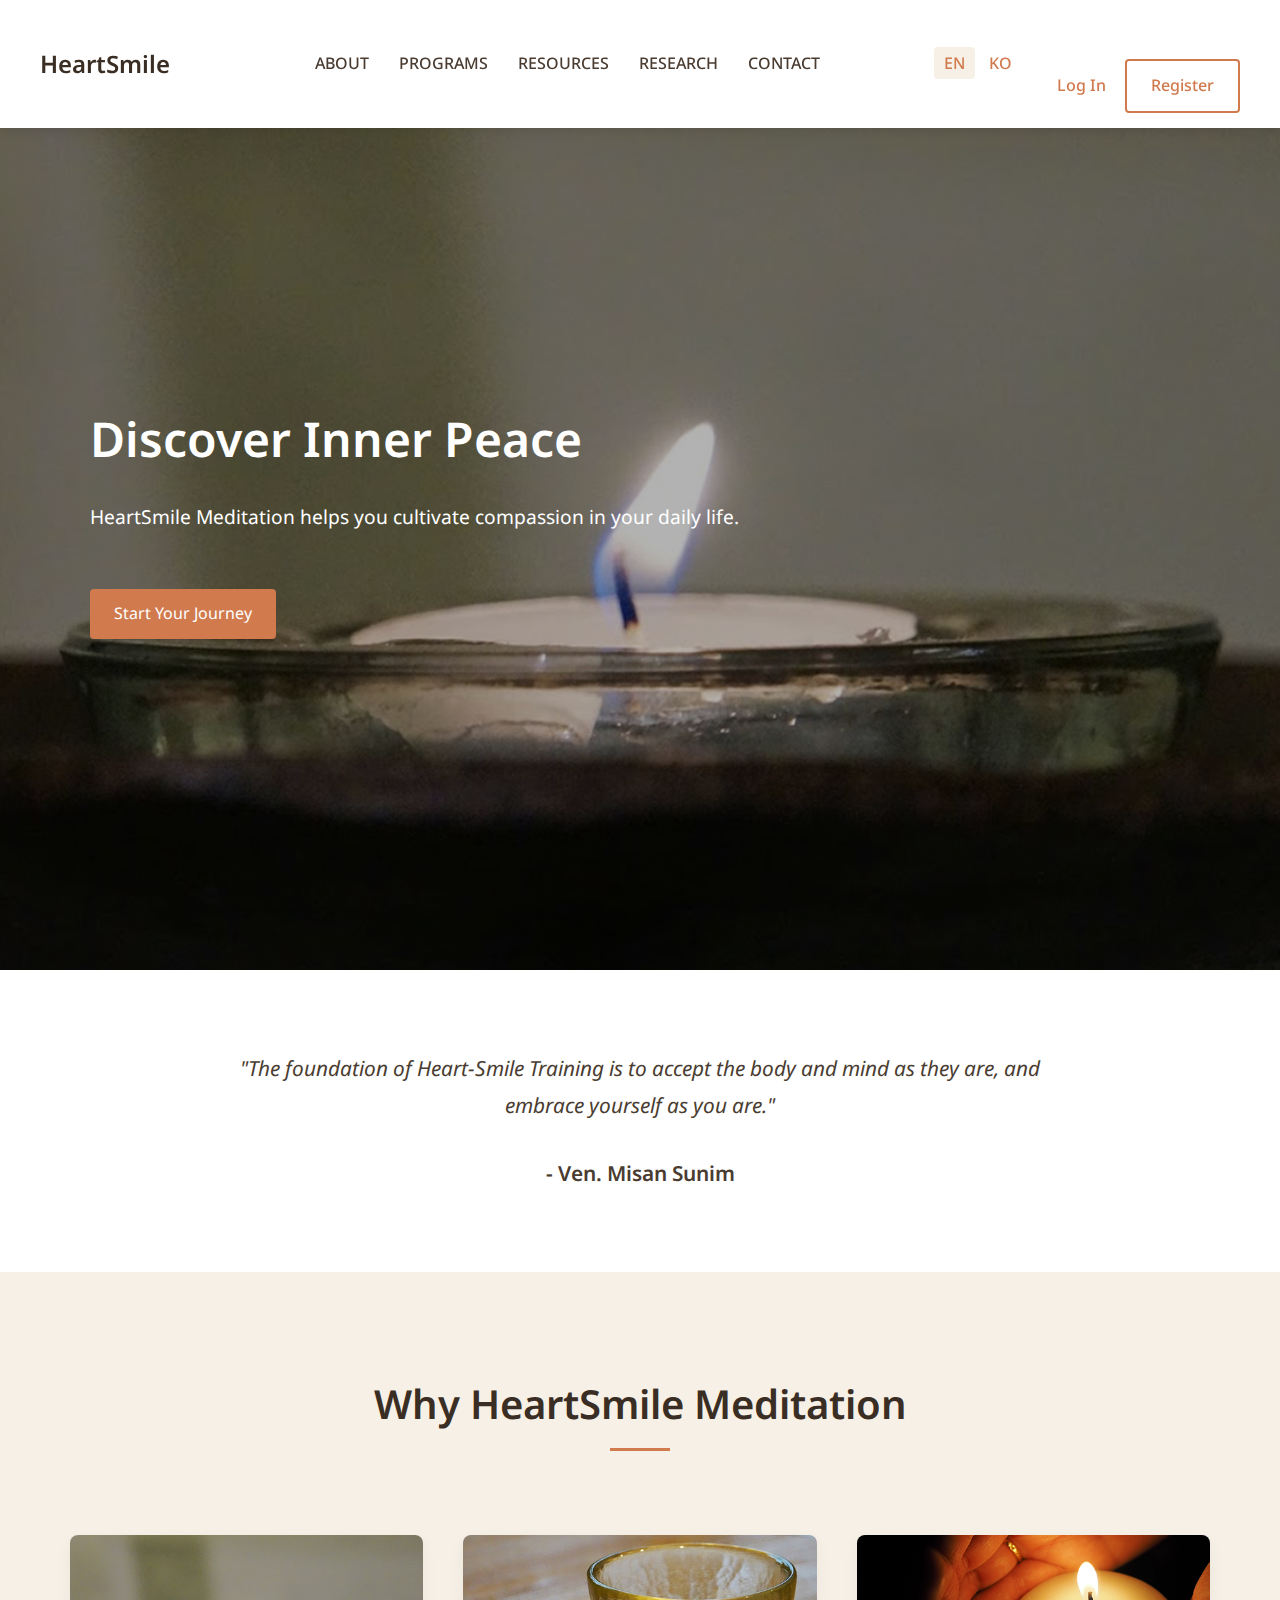
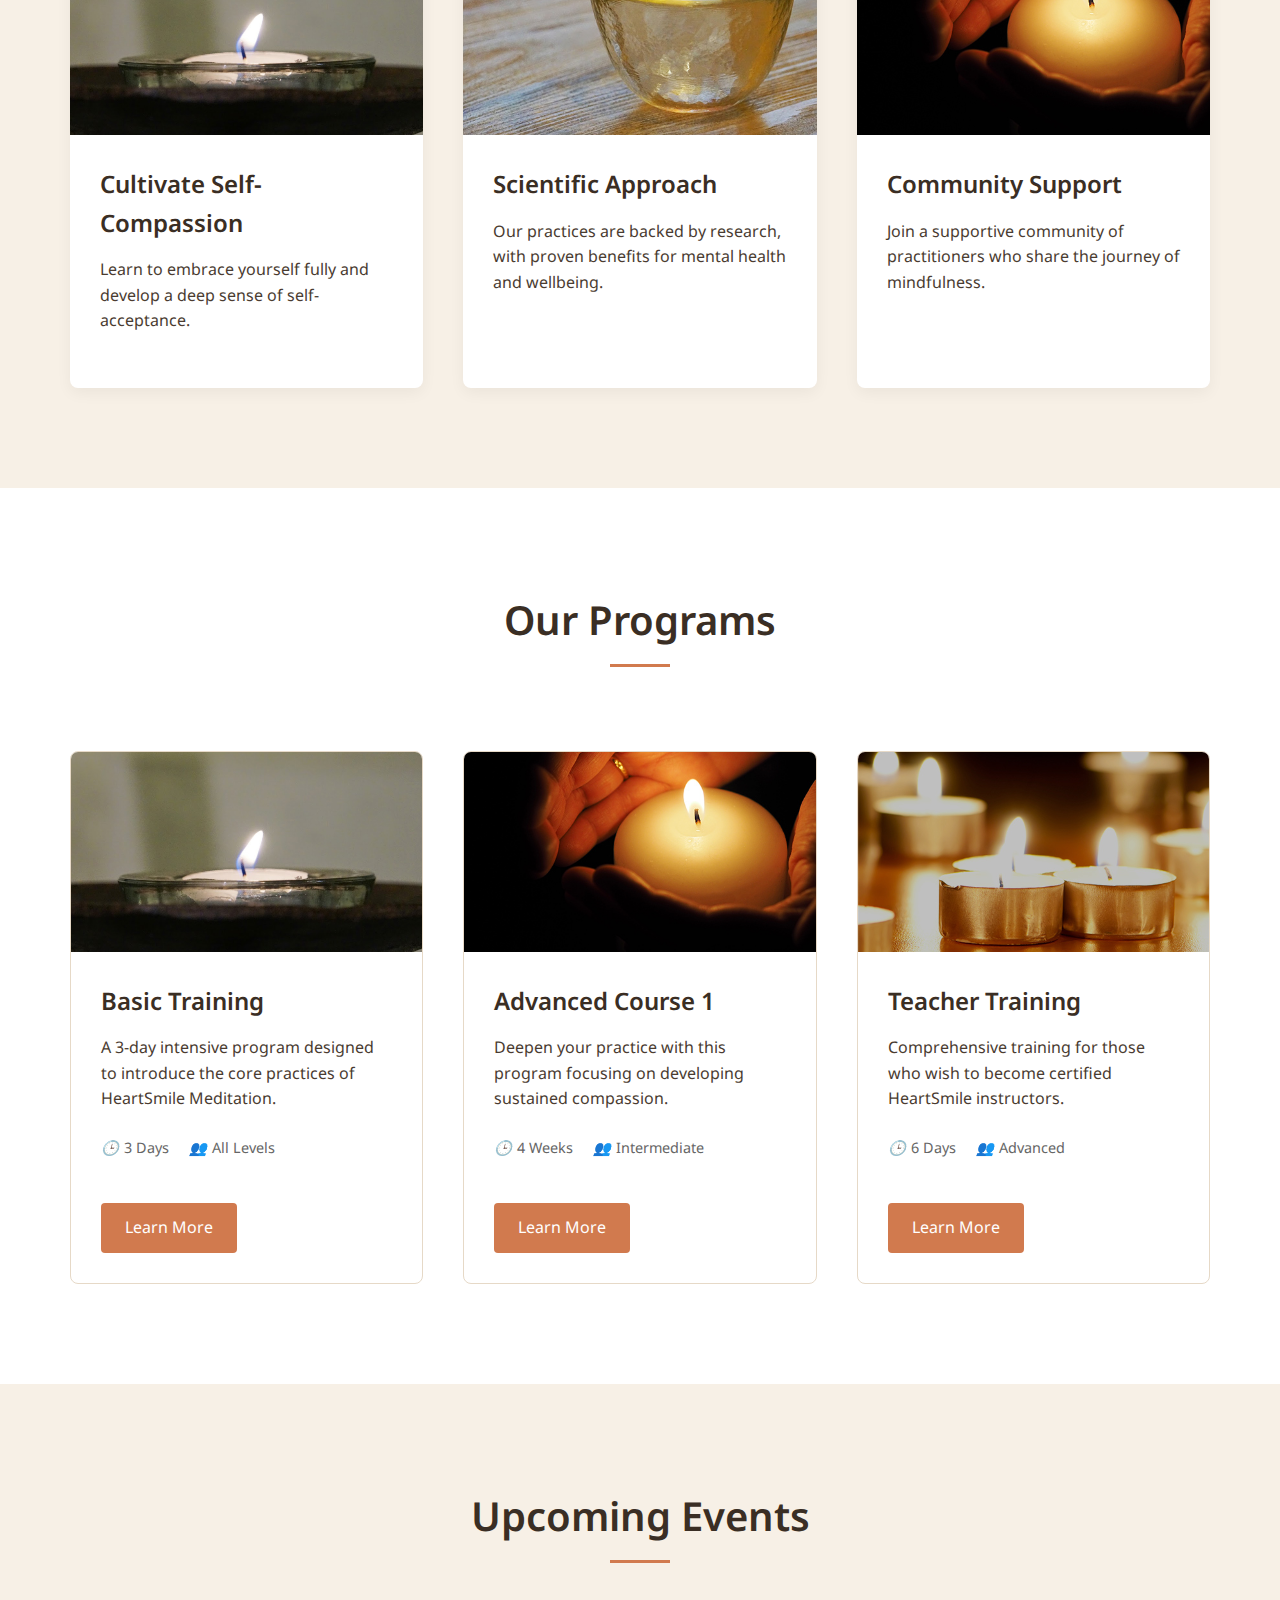
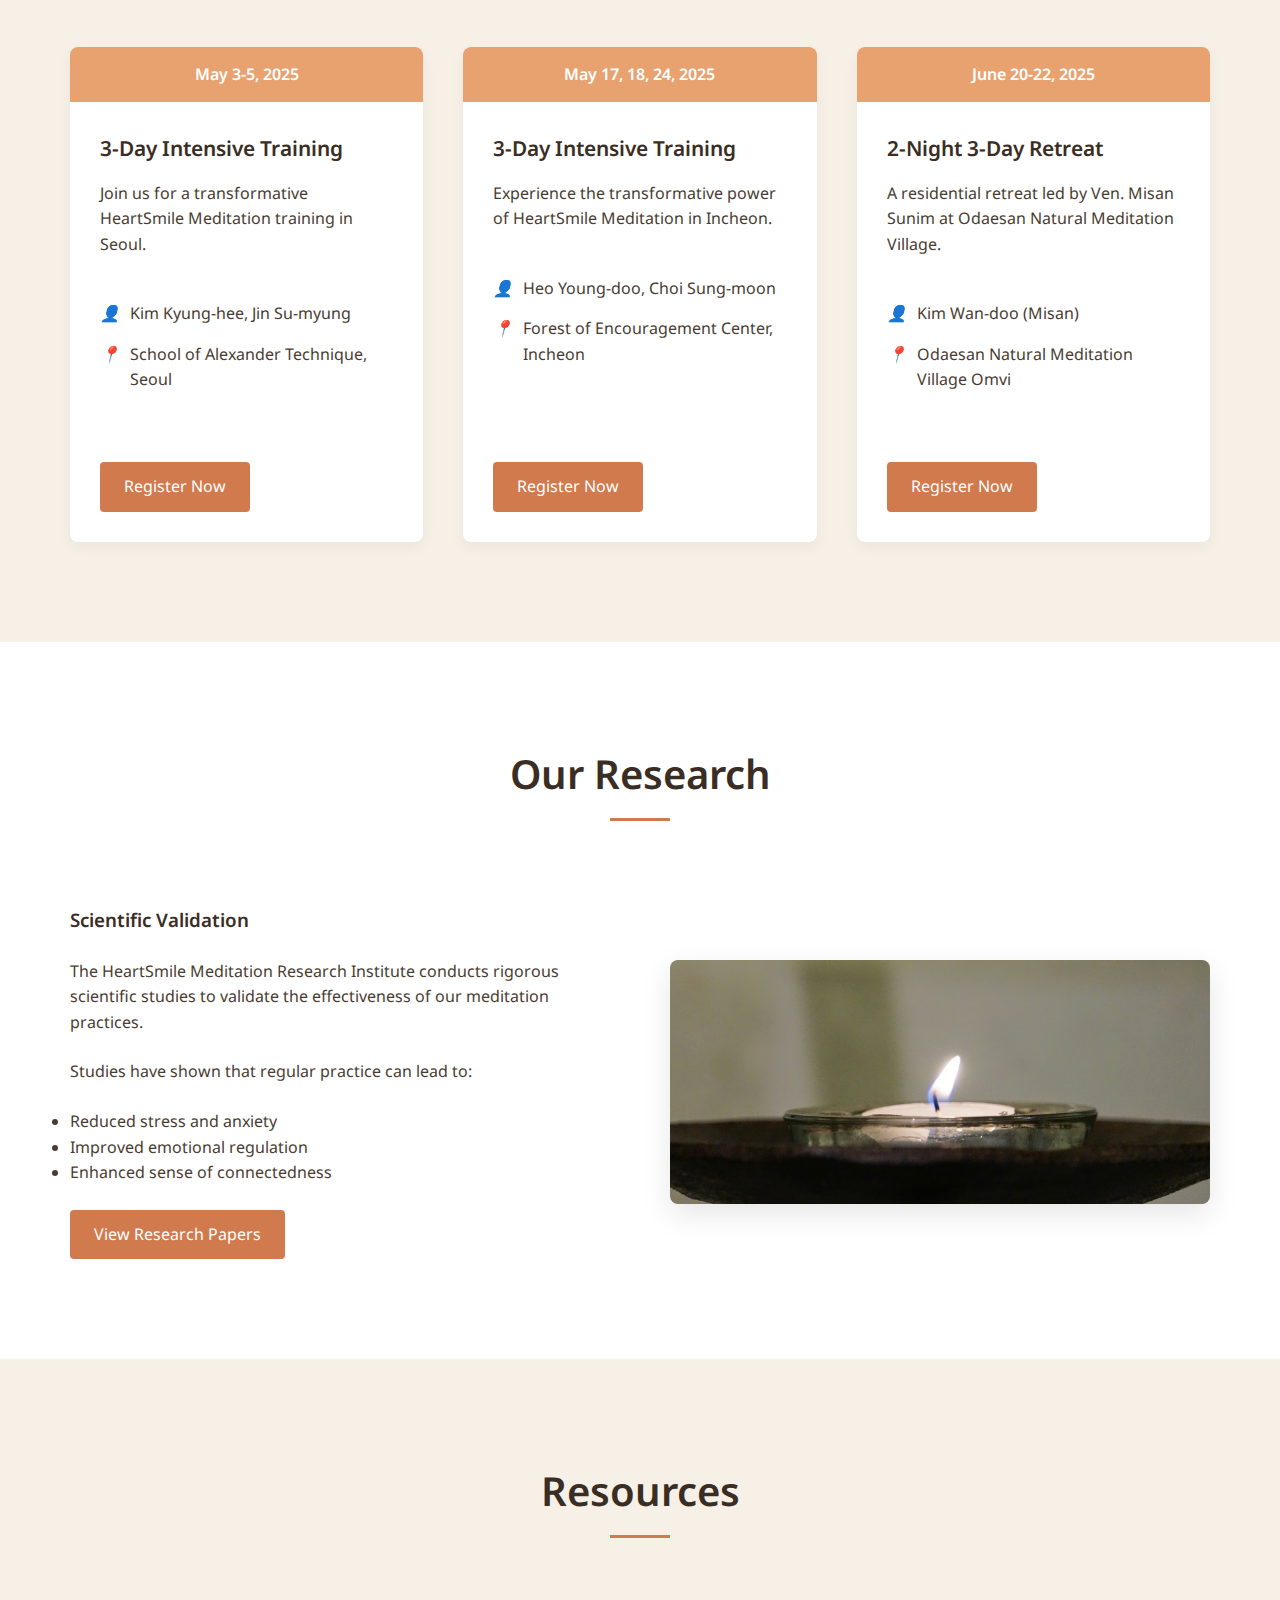
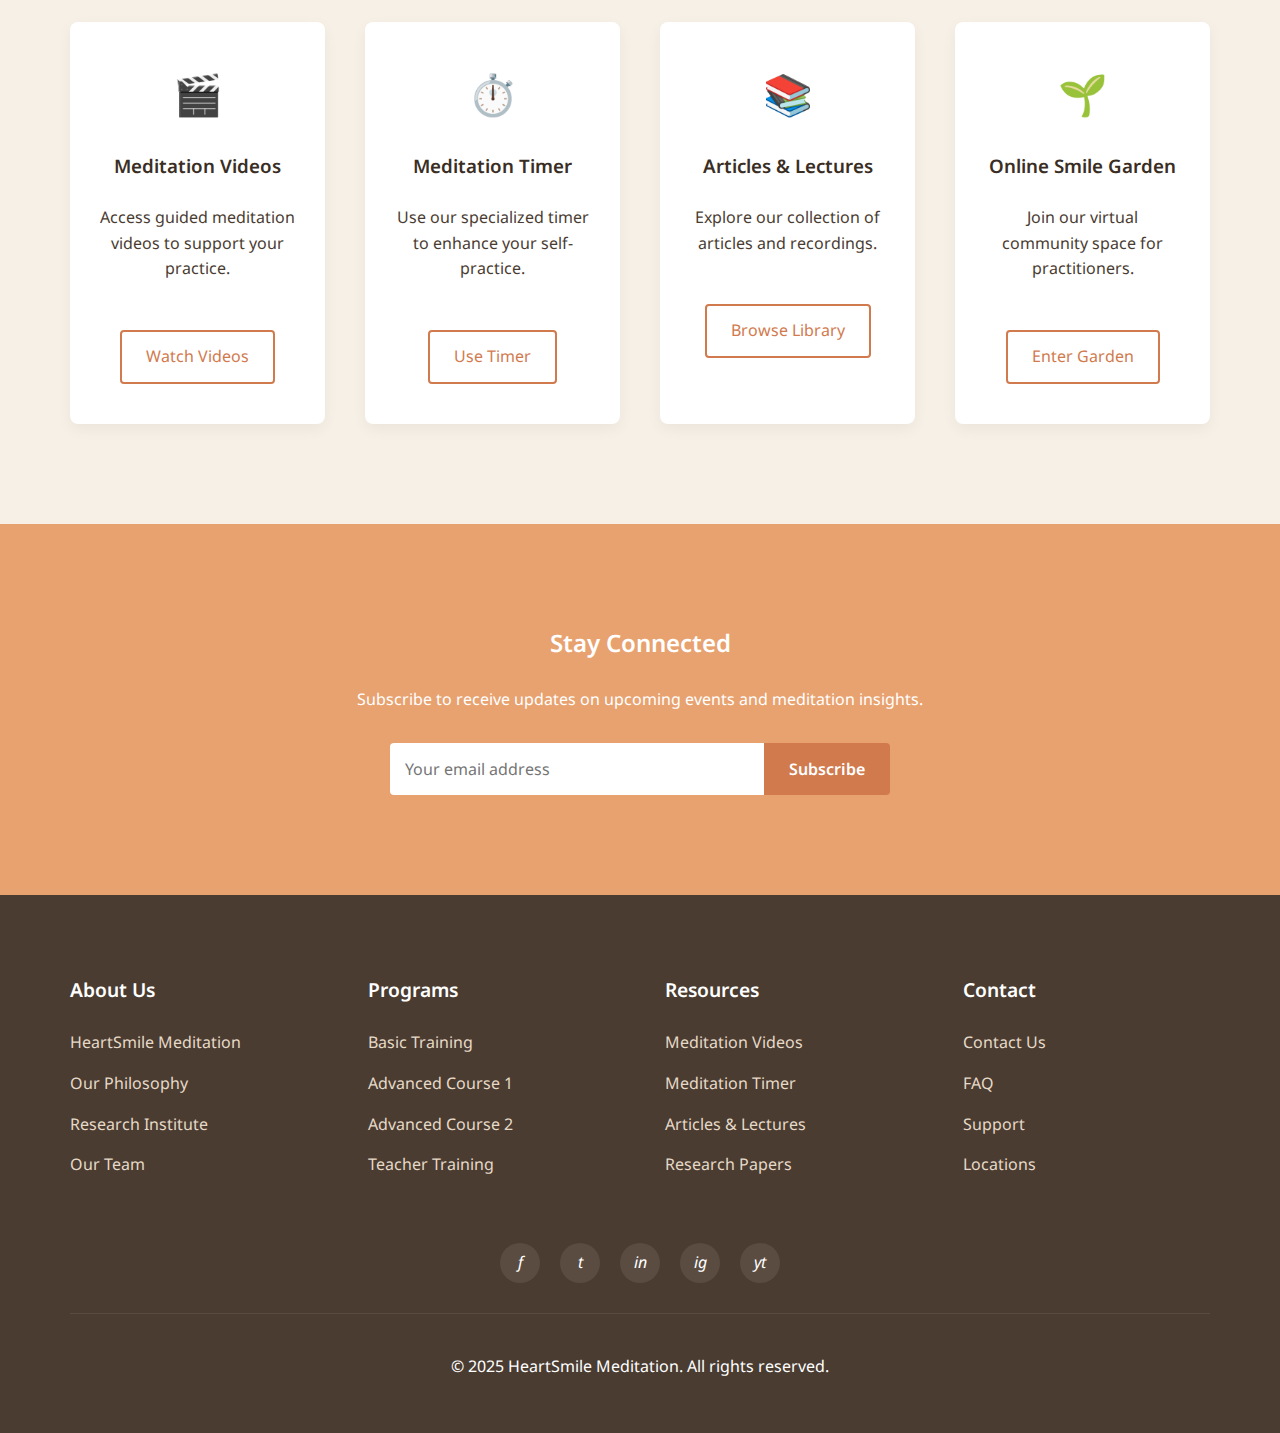
==== index.html @ 2a204573 "initial commit" ====
<!DOCTYPE html>
<html lang="en">
<head>
    <meta charset="UTF-8">
    <meta name="viewport" content="width=device-width, initial-scale=1.0">
    <title>HeartSmile Meditation</title>
    <link href="https://fonts.googleapis.com/css2?family=Noto+Sans:wght@400;500;600;700&family=Noto+Sans+KR:wght@400;500;600;700&display=swap" rel="stylesheet">
    <link rel="stylesheet" href="css/style.css">
</head>
<body>
    <!-- Header -->
    <header>
        <div class="container header-container">
            <div class="logo">
                <h1>HeartSmile</h1>
            </div>
            
            <nav class="nav-main">
                <ul>
                    <li><a href="pages/about/index.html">ABOUT</a></li>
                    <li><a href="pages/programs/index.html">PROGRAMS</a></li>
                    <li><a href="pages/resources/index.html">RESOURCES</a></li>
                    <li><a href="pages/research/index.html">RESEARCH</a></li>
                    <li><a href="pages/contact/index.html">CONTACT</a></li>
                </ul>
            </nav>
            
            <div class="header-right">
                <div class="lang-switch">
                    <a href="#" class="active" data-lang="en">EN</a>
                    <a href="#" data-lang="ko">KO</a>
                </div>
                
                <div class="auth-links">
                    <a href="pages/login.html">Log In</a>
                    <a href="pages/register.html" class="btn btn-outline">Register</a>
                </div>
            </div>
            
            <div class="mobile-menu-toggle">
                ☰
            </div>
        </div>
    </header>
    
    <!-- Mobile Menu -->
    <div class="mobile-menu">
        <div class="mobile-menu-inner">
            <ul>
                <li><a href="pages/about/index.html">ABOUT</a></li>
                <li><a href="pages/programs/index.html">PROGRAMS</a></li>
                <li><a href="pages/resources/index.html">RESOURCES</a></li>
                <li><a href="pages/research/index.html">RESEARCH</a></li>
                <li><a href="pages/contact/index.html">CONTACT</a></li>
            </ul>
            
            <div class="mobile-menu-lang">
                <a href="#" class="active" data-lang="en">English</a>
                <a href="#" data-lang="ko">한국어</a>
            </div>
            
            <div class="mobile-menu-auth">
                <a href="pages/login.html">Log In</a>
                <a href="pages/register.html" class="btn">Register</a>
            </div>
        </div>
    </div>
    
    <!-- Hero Section -->
    <section class="hero">
        <div class="container">
            <div class="hero-content">
                <h2>Discover Inner Peace</h2>
                <p>HeartSmile Meditation helps you cultivate compassion in your daily life.</p>
                <a href="pages/programs/index.html" class="btn">Start Your Journey</a>
            </div>
        </div>
    </section>
    
    <!-- Quote Section -->
    <section class="quote-section">
        <div class="container">
            <div class="quote">
                "The foundation of Heart-Smile Training is to accept the body and mind as they are, and embrace yourself as you are."
                <div class="quote-author">- Ven. Misan Sunim</div>
            </div>
        </div>
    </section>
    
    <!-- Features Section -->
    <section class="features">
        <div class="container">
            <div class="section-title">
                <h2>Why HeartSmile Meditation</h2>
            </div>
            
            <div class="features-grid">
                <div class="feature-card">
                    <div class="feature-img" style="background-image: url('images/meditation_group.jpeg');"></div>
                    <div class="feature-content">
                        <h3>Cultivate Self-Compassion</h3>
                        <p>Learn to embrace yourself fully and develop a deep sense of self-acceptance.</p>
                    </div>
                </div>
                
                <div class="feature-card">
                    <div class="feature-img" style="background-image: url('images/tea_bowl.jpeg');"></div>
                    <div class="feature-content">
                        <h3>Scientific Approach</h3>
                        <p>Our practices are backed by research, with proven benefits for mental health and wellbeing.</p>
                    </div>
                </div>
                
                <div class="feature-card">
                    <div class="feature-img" style="background-image: url('images/candle.jpeg');"></div>
                    <div class="feature-content">
                        <h3>Community Support</h3>
                        <p>Join a supportive community of practitioners who share the journey of mindfulness.</p>
                    </div>
                </div>
            </div>
        </div>
    </section>
    
    <!-- Programs Section -->
    <section class="programs">
        <div class="container">
            <div class="section-title">
                <h2>Our Programs</h2>
            </div>
            
            <div class="program-cards">
                <div class="program-card">
                    <div class="program-img" style="background-image: url('images/meditation_group.jpeg');"></div>
                    <div class="program-content">
                        <h3>Basic Training</h3>
                        <p>A 3-day intensive program designed to introduce the core practices of HeartSmile Meditation.</p>
                        <div class="program-meta">
                            <div><i>🕒</i> 3 Days</div>
                            <div><i>👥</i> All Levels</div>
                        </div>
                        <a href="pages/programs/basic-training.html" class="btn">Learn More</a>
                    </div>
                </div>
                
                <div class="program-card">
                    <div class="program-img" style="background-image: url('images/candle.jpeg');"></div>
                    <div class="program-content">
                        <h3>Advanced Course 1</h3>
                        <p>Deepen your practice with this program focusing on developing sustained compassion.</p>
                        <div class="program-meta">
                            <div><i>🕒</i> 4 Weeks</div>
                            <div><i>👥</i> Intermediate</div>
                        </div>
                        <a href="pages/programs/advanced-course-1.html" class="btn">Learn More</a>
                    </div>
                </div>
                
                <div class="program-card">
                    <div class="program-img" style="background-image: url('images/candles_multiple.jpeg');"></div>
                    <div class="program-content">
                        <h3>Teacher Training</h3>
                        <p>Comprehensive training for those who wish to become certified HeartSmile instructors.</p>
                        <div class="program-meta">
                            <div><i>🕒</i> 6 Days</div>
                            <div><i>👥</i> Advanced</div>
                        </div>
                        <a href="pages/programs/teacher-training.html" class="btn">Learn More</a>
                    </div>
                </div>
            </div>
        </div>
    </section>
    
    <!-- Upcoming Events Section -->
    <section class="events">
        <div class="container">
            <div class="section-title">
                <h2>Upcoming Events</h2>
            </div>
            
            <div class="event-list">
                <div class="event-card">
                    <div class="event-date">
                        May 3-5, 2025
                    </div>
                    <div class="event-content">
                        <h3>3-Day Intensive Training</h3>
                        <p>Join us for a transformative HeartSmile Meditation training in Seoul.</p>
                        <div class="event-details">
                            <div class="event-detail">
                                <i>👤</i>
                                <span>Kim Kyung-hee, Jin Su-myung</span>
                            </div>
                            <div class="event-detail">
                                <i>📍</i>
                                <span>School of Alexander Technique, Seoul</span>
                            </div>
                        </div>
                        <div class="event-actions">
                            <a href="pages/programs/register-event.html?event=seoul-may-2025" class="btn">Register Now</a>
                        </div>
                    </div>
                </div>
                
                <div class="event-card">
                    <div class="event-date">
                        May 17, 18, 24, 2025
                    </div>
                    <div class="event-content">
                        <h3>3-Day Intensive Training</h3>
                        <p>Experience the transformative power of HeartSmile Meditation in Incheon.</p>
                        <div class="event-details">
                            <div class="event-detail">
                                <i>👤</i>
                                <span>Heo Young-doo, Choi Sung-moon</span>
                            </div>
                            <div class="event-detail">
                                <i>📍</i>
                                <span>Forest of Encouragement Center, Incheon</span>
                            </div>
                        </div>
                        <div class="event-actions">
                            <a href="pages/programs/register-event.html?event=incheon-may-2025" class="btn">Register Now</a>
                        </div>
                    </div>
                </div>
                
                <div class="event-card">
                    <div class="event-date">
                        June 20-22, 2025
                    </div>
                    <div class="event-content">
                        <h3>2-Night 3-Day Retreat</h3>
                        <p>A residential retreat led by Ven. Misan Sunim at Odaesan Natural Meditation Village.</p>
                        <div class="event-details">
                            <div class="event-detail">
                                <i>👤</i>
                                <span>Kim Wan-doo (Misan)</span>
                            </div>
                            <div class="event-detail">
                                <i>📍</i>
                                <span>Odaesan Natural Meditation Village Omvi</span>
                            </div>
                        </div>
                        <div class="event-actions">
                            <a href="pages/programs/register-event.html?event=odaesan-june-2025" class="btn">Register Now</a>
                        </div>
                    </div>
                </div>
            </div>
        </div>
    </section>
    
    <!-- Research Section -->
    <section class="research">
        <div class="container">
            <div class="section-title">
                <h2>Our Research</h2>
            </div>
            
            <div class="research-content">
                <div class="research-text">
                    <h3>Scientific Validation</h3>
                    <p>The HeartSmile Meditation Research Institute conducts rigorous scientific studies to validate the effectiveness of our meditation practices.</p>
                    <p>Studies have shown that regular practice can lead to:</p>
                    <ul>
                        <li>Reduced stress and anxiety</li>
                        <li>Improved emotional regulation</li>
                        <li>Enhanced sense of connectedness</li>
                    </ul>
                    <a href="pages/research/papers.html" class="btn">View Research Papers</a>
                </div>
                
                <div class="research-image">
                    <img src="images/meditation_group.jpeg" alt="HeartSmile Meditation Research">
                </div>
            </div>
        </div>
    </section>
    
    <!-- Resources Section -->
    <section class="resources">
        <div class="container">
            <div class="section-title">
                <h2>Resources</h2>
            </div>
            
            <div class="resources-grid">
                <div class="resource-card">
                    <div class="resource-icon">🎬</div>
                    <h3>Meditation Videos</h3>
                    <p>Access guided meditation videos to support your practice.</p>
                    <a href="pages/resources/videos.html" class="btn btn-outline">Watch Videos</a>
                </div>
                
                <div class="resource-card">
                    <div class="resource-icon">⏱️</div>
                    <h3>Meditation Timer</h3>
                    <p>Use our specialized timer to enhance your self-practice.</p>
                    <a href="pages/resources/timer.html" class="btn btn-outline">Use Timer</a>
                </div>
                
                <div class="resource-card">
                    <div class="resource-icon">📚</div>
                    <h3>Articles & Lectures</h3>
                    <p>Explore our collection of articles and recordings.</p>
                    <a href="pages/resources/articles.html" class="btn btn-outline">Browse Library</a>
                </div>
                
                <div class="resource-card">
                    <div class="resource-icon">🌱</div>
                    <h3>Online Smile Garden</h3>
                    <p>Join our virtual community space for practitioners.</p>
                    <a href="pages/resources/community.html" class="btn btn-outline">Enter Garden</a>
                </div>
            </div>
        </div>
    </section>
    
    <!-- Newsletter Section -->
    <section class="newsletter">
        <div class="container">
            <h2>Stay Connected</h2>
            <p>Subscribe to receive updates on upcoming events and meditation insights.</p>
            <form class="newsletter-form" action="pages/subscribe.html" method="post">
                <input type="email" name="email" placeholder="Your email address" required>
                <button type="submit">Subscribe</button>
            </form>
        </div>
    </section>
    
    <!-- Footer -->
    <footer>
        <div class="container">
            <div class="footer-content">
                <div class="footer-column">
                    <h3>About Us</h3>
                    <ul>
                        <li><a href="pages/about/index.html">HeartSmile Meditation</a></li>
                        <li><a href="pages/about/philosophy.html">Our Philosophy</a></li>
                        <li><a href="pages/about/research-institute.html">Research Institute</a></li>
                        <li><a href="pages/about/team.html">Our Team</a></li>
                    </ul>
                </div>
                
                <div class="footer-column">
                    <h3>Programs</h3>
                    <ul>
                        <li><a href="pages/programs/basic-training.html">Basic Training</a></li>
                        <li><a href="pages/programs/advanced-course-1.html">Advanced Course 1</a></li>
                        <li><a href="pages/programs/advanced-course-2.html">Advanced Course 2</a></li>
                        <li><a href="pages/programs/teacher-training.html">Teacher Training</a></li>
                    </ul>
                </div>
                
                <div class="footer-column">
                    <h3>Resources</h3>
                    <ul>
                        <li><a href="pages/resources/videos.html">Meditation Videos</a></li>
                        <li><a href="pages/resources/timer.html">Meditation Timer</a></li>
                        <li><a href="pages/resources/articles.html">Articles & Lectures</a></li>
                        <li><a href="pages/research/papers.html">Research Papers</a></li>
                    </ul>
                </div>
                
                <div class="footer-column">
                    <h3>Contact</h3>
                    <ul>
                        <li><a href="pages/contact/index.html">Contact Us</a></li>
                        <li><a href="pages/contact/faq.html">FAQ</a></li>
                        <li><a href="pages/contact/support.html">Support</a></li>
                        <li><a href="pages/contact/locations.html">Locations</a></li>
                    </ul>
                </div>
            </div>
            
            <div class="social-links">
                <a href="#"><i>f</i></a>
                <a href="#"><i>t</i></a>
                <a href="#"><i>in</i></a>
                <a href="#"><i>ig</i></a>
                <a href="#"><i>yt</i></a>
            </div>
            
            <div class="footer-bottom">
                <p>&copy; 2025 HeartSmile Meditation. All rights reserved.</p>
            </div>
        </div>
    </footer>
    
    <script src="js/main.js"></script>
</body>
</html>
---- css/style.css ----
/* Global Styles */
:root {
    --primary-color: #e8a26f; /* Warmer gold/orange */
    --secondary-color: #fff5e6; /* Warmer cream background */
    --accent-color: #d17a4e; /* Warm terracotta accent */
    --text-color: #4a3c31; /* Warmer brown for text */
    --heading-color: #3a2e24; /* Darker warm brown for headings */
    --light-gray: #f7f0e6; /* Warmer light gray for sections */
    --medium-gray: #e6d9c7; /* Warmer medium gray for borders */
    --white: #ffffff; /* Pure white */
}

* {
    margin: 0;
    padding: 0;
    box-sizing: border-box;
    font-family: 'Noto Sans', 'Noto Sans KR', sans-serif;
}

body {
    background-color: var(--secondary-color);
    color: var(--text-color);
    line-height: 1.6;
}

h1, h2, h3, h4, h5, h6 {
    color: var(--heading-color);
    font-weight: 600;
    margin-bottom: 1.5rem;
}

p {
    margin-bottom: 1.5rem;
}

a {
    color: var(--accent-color);
    text-decoration: none;
    transition: color 0.3s ease;
}

a:hover {
    color: #b05e38; /* Darker shade of accent color */
}

.container {
    width: 100%;
    max-width: 1200px;
    margin: 0 auto;
    padding: 0 30px;
}

.btn {
    display: inline-block;
    padding: 12px 24px;
    background-color: var(--accent-color);
    color: var(--white);
    border: none;
    border-radius: 4px;
    cursor: pointer;
    transition: background-color 0.3s ease;
    margin-top: 1.5rem;
}

.btn:hover {
    background-color: #b05e38; /* Darker shade of accent color */
}

.btn-outline {
    background-color: transparent;
    border: 2px solid var(--accent-color);
    color: var(--accent-color);
}

.btn-outline:hover {
    background-color: var(--accent-color);
    color: var(--white);
}

/* Header Styles */
header {
    background-color: var(--white);
    box-shadow: 0 2px 10px rgba(0, 0, 0, 0.1);
    position: fixed;
    width: 100%;
    top: 0;
    z-index: 1000;
}

.header-container {
    display: flex;
    justify-content: space-between;
    align-items: center;
    padding: 15px 0;
}

.logo {
    display: flex;
    align-items: center;
}

.logo img {
    height: 40px;
    margin-right: 10px;
}

.logo h1 {
    font-size: 1.5rem;
    margin-bottom: 0;
}

.nav-main {
    display: flex;
}

.nav-main ul {
    display: flex;
    list-style: none;
}

.nav-main li {
    margin-left: 30px;
    position: relative;
}

.nav-main a {
    color: var(--text-color);
    font-weight: 500;
    padding: 5px 0;
    position: relative;
}

.nav-main a:after {
    content: '';
    position: absolute;
    width: 0;
    height: 2px;
    bottom: 0;
    left: 0;
    background-color: var(--accent-color);
    transition: width 0.3s ease;
}

.nav-main a:hover:after, .nav-main a.active:after {
    width: 100%;
}

.header-right {
    display: flex;
    align-items: center;
}

.lang-switch {
    margin-right: 20px;
}

.lang-switch a {
    padding: 5px 10px;
    border-radius: 4px;
    font-weight: 500;
}

.lang-switch a.active {
    background-color: var(--light-gray);
}

.auth-links a {
    margin-left: 15px;
    font-weight: 500;
}

.mobile-menu-toggle {
    display: none;
    font-size: 1.5rem;
    cursor: pointer;
}

/* Hero Section */
.hero {
    height: 100vh;
    background-image: linear-gradient(rgba(0, 0, 0, 0.3), rgba(0, 0, 0, 0.3)), url('../images/meditation_group.jpeg');
    background-size: cover;
    background-position: center;
    display: flex;
    align-items: center;
    color: var(--white);
    margin-top: 70px;
}

.hero-content {
    max-width: 700px;
    padding: 0 20px;
}

.hero h2 {
    font-size: 3rem;
    color: var(--white);
    margin-bottom: 1.5rem;
}

.hero p {
    font-size: 1.2rem;
    margin-bottom: 2rem;
}

/* Quote Section */
.quote-section {
    background-color: var(--white);
    padding: 80px 0;
    text-align: center;
}

.quote {
    max-width: 800px;
    margin: 0 auto;
    font-size: 1.3rem;
    font-style: italic;
    line-height: 1.8;
}

.quote-author {
    margin-top: 30px;
    font-weight: 600;
    font-style: normal;
}

/* Features Section */
.features {
    padding: 100px 0;
    background-color: var(--light-gray);
}

.section-title {
    text-align: center;
    margin-bottom: 60px;
}

.section-title h2 {
    font-size: 2.5rem;
    position: relative;
    display: inline-block;
    padding-bottom: 15px;
}

.section-title h2:after {
    content: '';
    position: absolute;
    width: 60px;
    height: 3px;
    background-color: var(--accent-color);
    bottom: 0;
    left: 50%;
    transform: translateX(-50%);
}

.features-grid {
    display: grid;
    grid-template-columns: repeat(auto-fit, minmax(300px, 1fr));
    gap: 40px;
}

.feature-card {
    background-color: var(--white);
    border-radius: 8px;
    overflow: hidden;
    box-shadow: 0 5px 15px rgba(0, 0, 0, 0.05);
    transition: transform 0.3s ease, box-shadow 0.3s ease;
}

.feature-card:hover {
    transform: translateY(-5px);
    box-shadow: 0 10px 25px rgba(0, 0, 0, 0.1);
}

.feature-img {
    height: 200px;
    background-size: cover;
    background-position: center;
}

.feature-content {
    padding: 30px;
}

.feature-content h3 {
    font-size: 1.5rem;
    margin-bottom: 15px;
}

/* Programs Section */
.programs {
    padding: 100px 0;
    background-color: var(--white);
}

.program-cards {
    display: grid;
    grid-template-columns: repeat(auto-fit, minmax(300px, 1fr));
    gap: 40px;
}

.program-card {
    border: 1px solid var(--medium-gray);
    border-radius: 8px;
    overflow: hidden;
    transition: transform 0.3s ease, box-shadow 0.3s ease;
}

.program-card:hover {
    transform: translateY(-5px);
    box-shadow: 0 10px 25px rgba(0, 0, 0, 0.1);
}

.program-img {
    height: 200px;
    background-size: cover;
    background-position: center;
}

.program-content {
    padding: 30px;
}

.program-content h3 {
    font-size: 1.5rem;
    margin-bottom: 15px;
}

.program-meta {
    display: flex;
    margin-top: 20px;
    margin-bottom: 20px;
    color: #666;
    font-size: 0.9rem;
}

.program-meta div {
    margin-right: 20px;
    display: flex;
    align-items: center;
}

.program-meta i {
    margin-right: 5px;
}

/* Upcoming Events */
.events {
    padding: 100px 0;
    background-color: var(--light-gray);
}

.event-list {
    display: grid;
    grid-template-columns: repeat(auto-fit, minmax(300px, 1fr));
    gap: 40px;
}

.event-card {
    background-color: var(--white);
    border-radius: 8px;
    overflow: hidden;
    box-shadow: 0 5px 15px rgba(0, 0, 0, 0.05);
    display: flex;
    flex-direction: column;
}

.event-date {
    background-color: var(--primary-color);
    color: var(--white);
    padding: 15px;
    text-align: center;
    font-weight: 600;
}

.event-content {
    padding: 30px;
    flex-grow: 1;
    display: flex;
    flex-direction: column;
}

.event-content h3 {
    font-size: 1.3rem;
    margin-bottom: 15px;
}

.event-details {
    margin-top: 20px;
    flex-grow: 1;
}

.event-detail {
    display: flex;
    margin-bottom: 15px;
}

.event-detail i {
    margin-right: 10px;
    color: var(--accent-color);
}

.event-actions {
    margin-top: 30px;
}

/* Research Section */
.research {
    padding: 100px 0;
    background-color: var(--white);
}

.research-content {
    display: flex;
    align-items: center;
    gap: 60px;
}

.research-text {
    flex: 1;
}

.research-image {
    flex: 1;
    border-radius: 8px;
    overflow: hidden;
    box-shadow: 0 10px 30px rgba(0, 0, 0, 0.1);
}

.research-image img {
    width: 100%;
    height: auto;
    display: block;
}

/* Resources Section */
.resources {
    padding: 100px 0;
    background-color: var(--light-gray);
}

.resources-grid {
    display: grid;
    grid-template-columns: repeat(auto-fit, minmax(250px, 1fr));
    gap: 40px;
}

.resource-card {
    background-color: var(--white);
    border-radius: 8px;
    padding: 40px 30px;
    text-align: center;
    box-shadow: 0 5px 15px rgba(0, 0, 0, 0.05);
    transition: transform 0.3s ease;
}

.resource-card:hover {
    transform: translateY(-5px);
}

.resource-icon {
    font-size: 2.5rem;
    color: var(--accent-color);
    margin-bottom: 25px;
}

/* Newsletter Section */
.newsletter {
    padding: 100px 0;
    background-color: var(--primary-color);
    color: var(--white);
    text-align: center;
}

.newsletter h2 {
    color: var(--white);
    margin-bottom: 25px;
}

.newsletter-form {
    max-width: 500px;
    margin: 30px auto 0;
    display: flex;
}

.newsletter-form input {
    flex-grow: 1;
    padding: 15px;
    border: none;
    border-radius: 4px 0 0 4px;
    font-size: 1rem;
}

.newsletter-form button {
    padding: 15px 25px;
    background-color: var(--accent-color);
    color: var(--white);
    border: none;
    border-radius: 0 4px 4px 0;
    cursor: pointer;
    font-size: 1rem;
    font-weight: 600;
}

/* Page Header */
.page-header {
    height: 40vh;
    min-height: 300px;
    background-size: cover;
    background-position: center;
    display: flex;
    align-items: center;
    justify-content: center;
    color: var(--white);
    margin-top: 70px;
    position: relative;
}

.page-header::before {
    content: '';
    position: absolute;
    top: 0;
    left: 0;
    width: 100%;
    height: 100%;
    background-color: rgba(0, 0, 0, 0.4);
}

.page-header-content {
    position: relative;
    z-index: 1;
    text-align: center;
}

.page-header h1 {
    font-size: 3rem;
    color: var(--white);
    margin-bottom: 1rem;
}

.breadcrumbs {
    display: flex;
    justify-content: center;
    list-style: none;
}

.breadcrumbs li {
    margin: 0 5px;
}

.breadcrumbs a {
    color: var(--white);
}

/* Content Section */
.content-section {
    padding: 80px 0;
}

.content-section.bg-light {
    background-color: var(--light-gray);
}

.content-section.bg-white {
    background-color: var(--white);
}

.content-grid {
    display: grid;
    grid-template-columns: repeat(auto-fit, minmax(300px, 1fr));
    gap: 40px;
}

.content-card {
    background-color: var(--white);
    border-radius: 8px;
    overflow: hidden;
    box-shadow: 0 5px 15px rgba(0, 0, 0, 0.05);
}

.content-img {
    height: 200px;
    background-size: cover;
    background-position: center;
}

.content-text {
    padding: 30px;
}

.content-text h3 {
    font-size: 1.5rem;
    margin-bottom: 15px;
}

/* Two Column Layout */
.two-column {
    display: flex;
    gap: 60px;
    align-items: flex-start;
}

.two-column-content {
    flex: 2;
}

.two-column-sidebar {
    flex: 1;
}

/* Sidebar */
.sidebar {
    background-color: var(--white);
    border-radius: 8px;
    padding: 30px;
    box-shadow: 0 5px 15px rgba(0, 0, 0, 0.05);
}

.sidebar h3 {
    font-size: 1.3rem;
    margin-bottom: 20px;
    padding-bottom: 10px;
    border-bottom: 1px solid var(--medium-gray);
}

.sidebar-menu {
    list-style: none;
}

.sidebar-menu li {
    margin-bottom: 10px;
}

.sidebar-menu a {
    display: block;
    padding: 8px 0;
    color: var(--text-color);
    transition: color 0.3s ease;
}

.sidebar-menu a:hover, .sidebar-menu a.active {
    color: var(--accent-color);
}

/* Contact Form */
.contact-form {
    background-color: var(--white);
    border-radius: 8px;
    padding: 40px;
    box-shadow: 0 5px 15px rgba(0, 0, 0, 0.05);
}

.form-group {
    margin-bottom: 20px;
}

.form-group label {
    display: block;
    margin-bottom: 8px;
    font-weight: 500;
}

.form-control {
    width: 100%;
    padding: 12px;
    border: 1px solid var(--medium-gray);
    border-radius: 4px;
    font-size: 1rem;
}

textarea.form-control {
    min-height: 150px;
    resize: vertical;
}

/* Footer */
footer {
    background-color: #4a3c31;
    color: var(--white);
    padding: 80px 0 30px;
}

.footer-content {
    display: grid;
    grid-template-columns: repeat(auto-fit, minmax(200px, 1fr));
    gap: 50px;
    margin-bottom: 50px;
}

.footer-column h3 {
    color: var(--white);
    margin-bottom: 25px;
    font-size: 1.2rem;
}

.footer-column ul {
    list-style: none;
}

.footer-column li {
    margin-bottom: 15px;
}

.footer-column a {
    color: #e6d9c7;
}

.footer-column a:hover {
    color: var(--primary-color);
}

.footer-bottom {
    text-align: center;
    padding-top: 40px;
    border-top: 1px solid #5a4c41;
}

.social-links {
    display: flex;
    justify-content: center;
    margin-bottom: 30px;
}

.social-links a {
    display: inline-flex;
    align-items: center;
    justify-content: center;
    width: 40px;
    height: 40px;
    border-radius: 50%;
    background-color: #5a4c41;
    color: var(--white);
    margin: 0 10px;
    transition: background-color 0.3s ease;
}

.social-links a:hover {
    background-color: var(--accent-color);
}

/* Meditation Timer */
.timer-container {
    background-color: var(--white);
    border-radius: 8px;
    padding: 40px;
    box-shadow: 0 5px 15px rgba(0, 0, 0, 0.05);
    text-align: center;
    max-width: 600px;
    margin: 0 auto;
}

.timer-display {
    font-size: 4rem;
    font-weight: 700;
    margin: 30px 0;
    color: var(--accent-color);
}

.timer-controls {
    display: flex;
    justify-content: center;
    gap: 20px;
    margin-bottom: 30px;
}

.timer-settings {
    margin-top: 40px;
    padding-top: 30px;
    border-top: 1px solid var(--medium-gray);
}

.timer-settings h3 {
    margin-bottom: 20px;
}

.settings-grid {
    display: grid;
    grid-template-columns: repeat(auto-fit, minmax(150px, 1fr));
    gap: 20px;
}

.setting-card {
    background-color: var(--light-gray);
    padding: 15px;
    border-radius: 8px;
    cursor: pointer;
    transition: background-color 0.3s ease;
}

.setting-card:hover, .setting-card.active {
    background-color: var(--medium-gray);
}

.setting-card h4 {
    margin-bottom: 5px;
}

/* Login/Register Forms */
.auth-container {
    max-width: 500px;
    margin: 120px auto 80px;
    background-color: var(--white);
    border-radius: 8px;
    padding: 40px;
    box-shadow: 0 5px 15px rgba(0, 0, 0, 0.05);
}

.auth-container h2 {
    text-align: center;
    margin-bottom: 30px;
}

.auth-links {
    text-align: center;
    margin-top: 20px;
}

/* Responsive Styles */
@media (max-width: 992px) {
    .nav-main {
        display: none;
    }
    
    .mobile-menu-toggle {
        display: block;
    }
    
    .hero h2 {
        font-size: 2.5rem;
    }
    
    .research-content, .two-column {
        flex-direction: column;
    }
    
    .research-image {
        order: -1;
    }
}

@media (max-width: 768px) {
    .container {
        padding: 0 40px;
    }
    
    .header-right {
        display: none;
    }
    
    .hero h2 {
        font-size: 2rem;
    }
    
    .hero p {
        font-size: 1rem;
    }
    
    .quote {
        font-size: 1.1rem;
    }
    
    .section-title h2 {
        font-size: 2rem;
    }
    
    .newsletter-form {
        flex-direction: column;
    }
    
    .newsletter-form input {
        border-radius: 4px;
        margin-bottom: 15px;
    }
    
    .newsletter-form button {
        border-radius: 4px;
    }
    
    .feature-content, 
    .program-content, 
    .event-content {
        padding: 25px;
    }
    
    .page-header h1 {
        font-size: 2.2rem;
    }
}

/* Mobile Menu */
.mobile-menu {
    position: fixed;
    top: 70px;
    left: 0;
    width: 100%;
    height: 0;
    background-color: var(--white);
    overflow: hidden;
    transition: height 0.3s ease;
    z-index: 999;
    box-shadow: 0 5px 10px rgba(0, 0, 0, 0.1);
}

.mobile-menu.active {
    height: calc(100vh - 70px);
    overflow-y: auto;
}

.mobile-menu-inner {
    padding: 30px;
}

.mobile-menu ul {
    list-style: none;
}

.mobile-menu li {
    margin-bottom: 15px;
}

.mobile-menu a {
    display: block;
    padding: 10px 0;
    font-size: 1.2rem;
    color: var(--text-color);
    border-bottom: 1px solid var(--light-gray);
}

.mobile-menu-lang {
    display: flex;
    margin: 20px 0;
}

.mobile-menu-lang a {
    padding: 8px 15px;
    margin-right: 10px;
    border: 1px solid var(--medium-gray);
    border-radius: 4px;
    font-size: 1rem;
}

.mobile-menu-lang a.active {
    background-color: var(--light-gray);
}

.mobile-menu-auth {
    margin-top: 30px;
}

.mobile-menu-auth a {
    display: inline-block;
    margin-right: 15px;
    border: none;
}
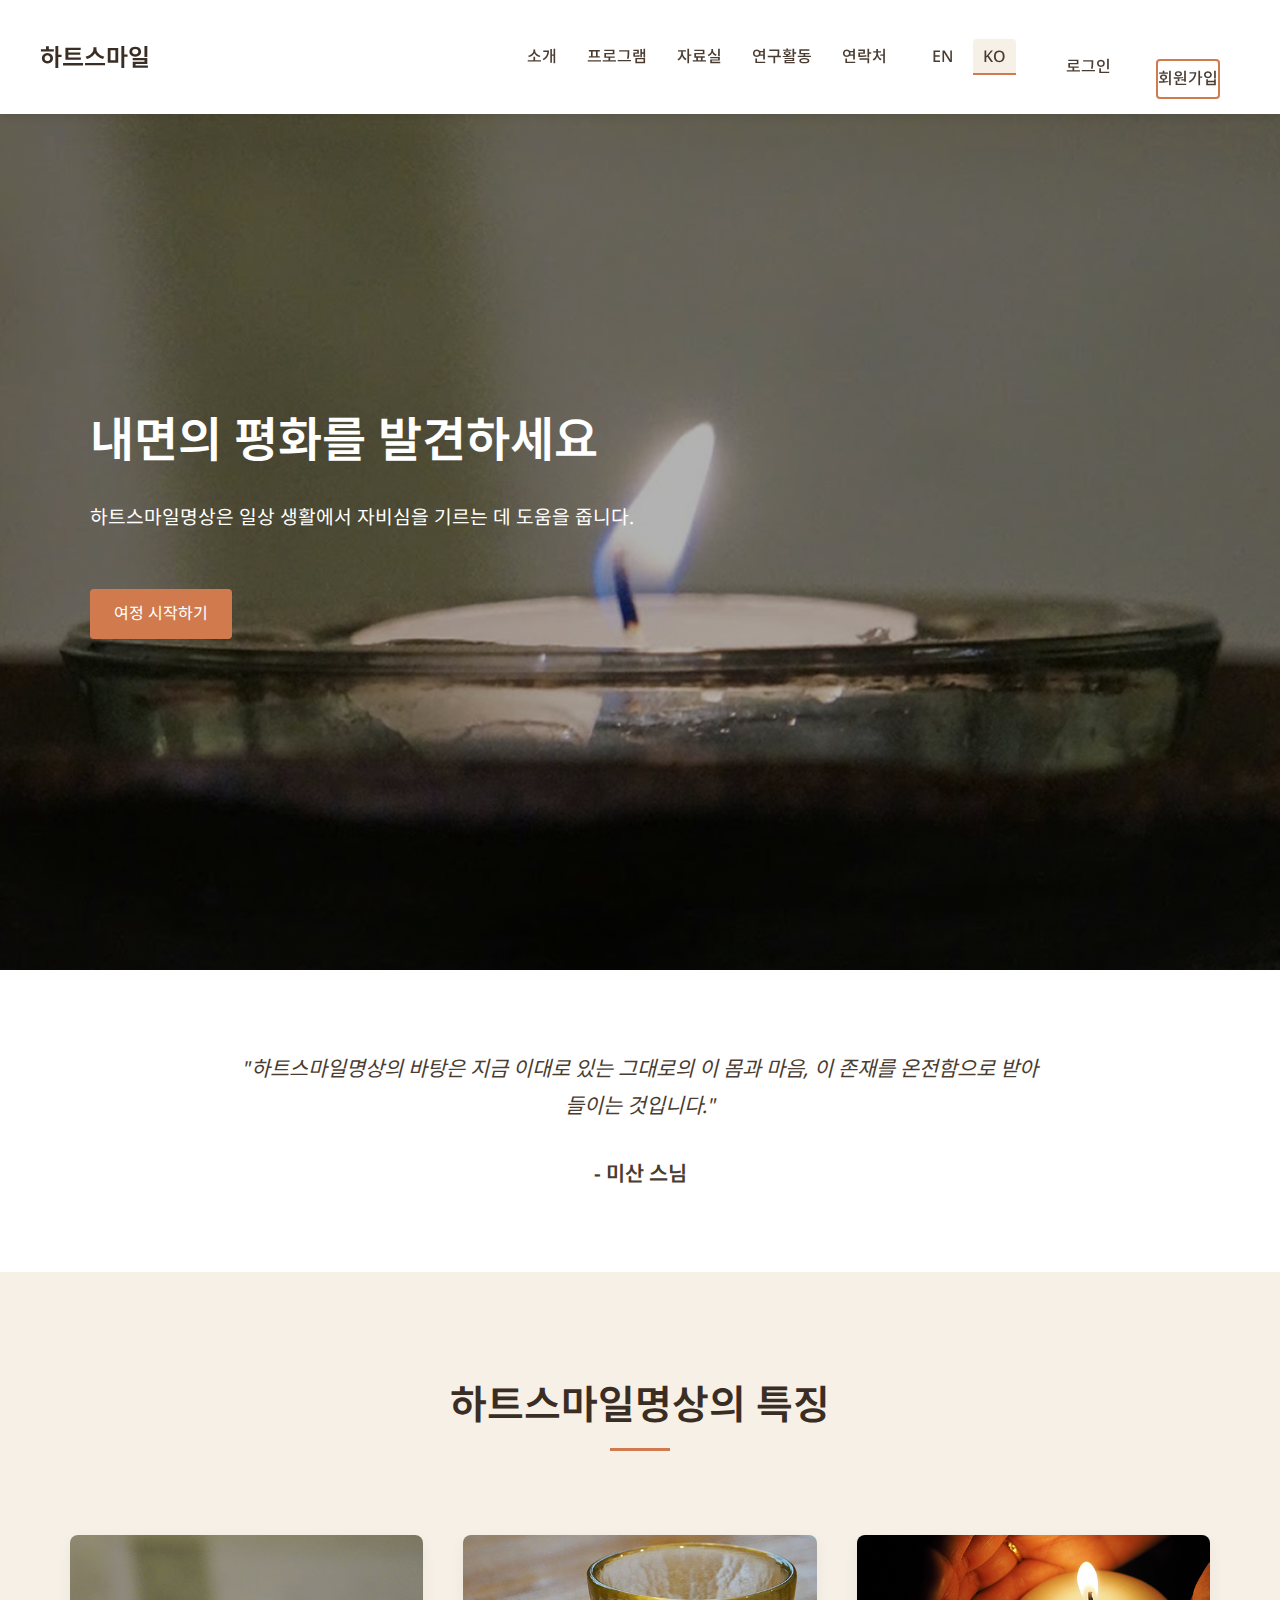
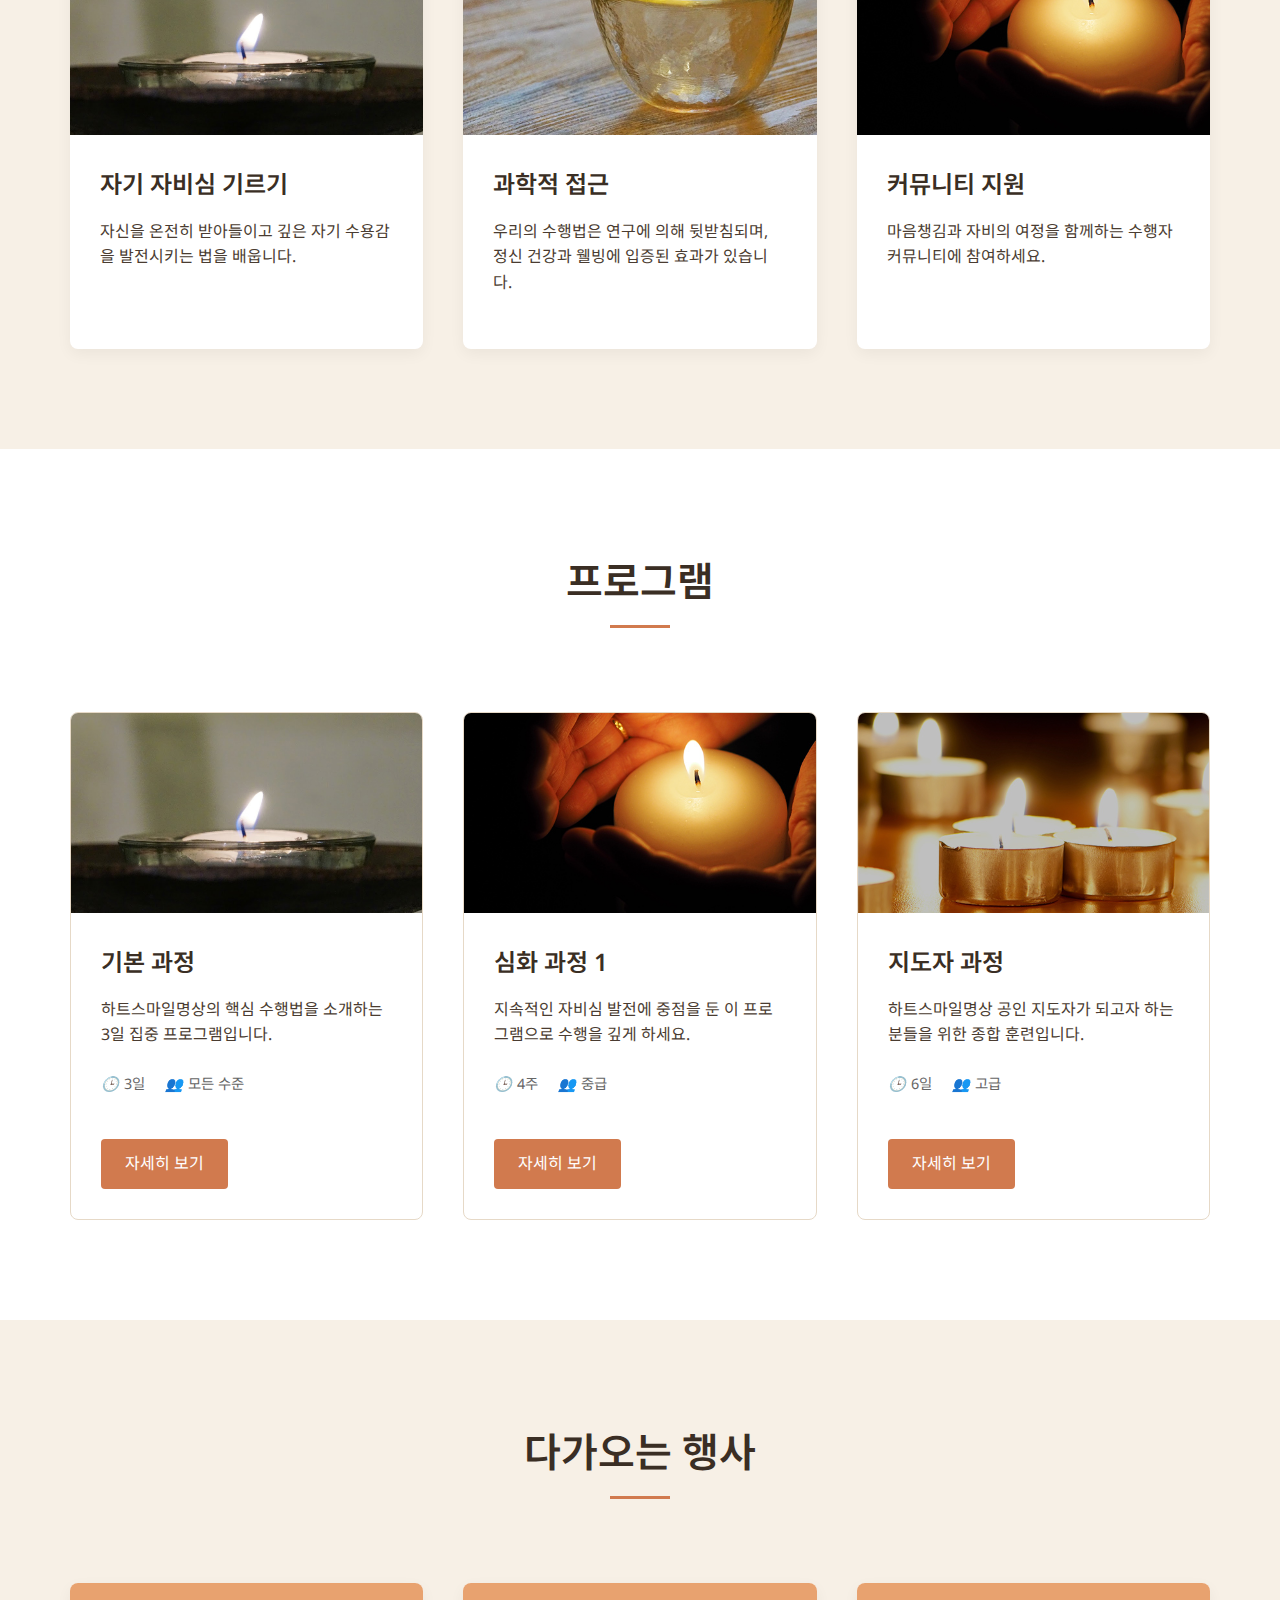
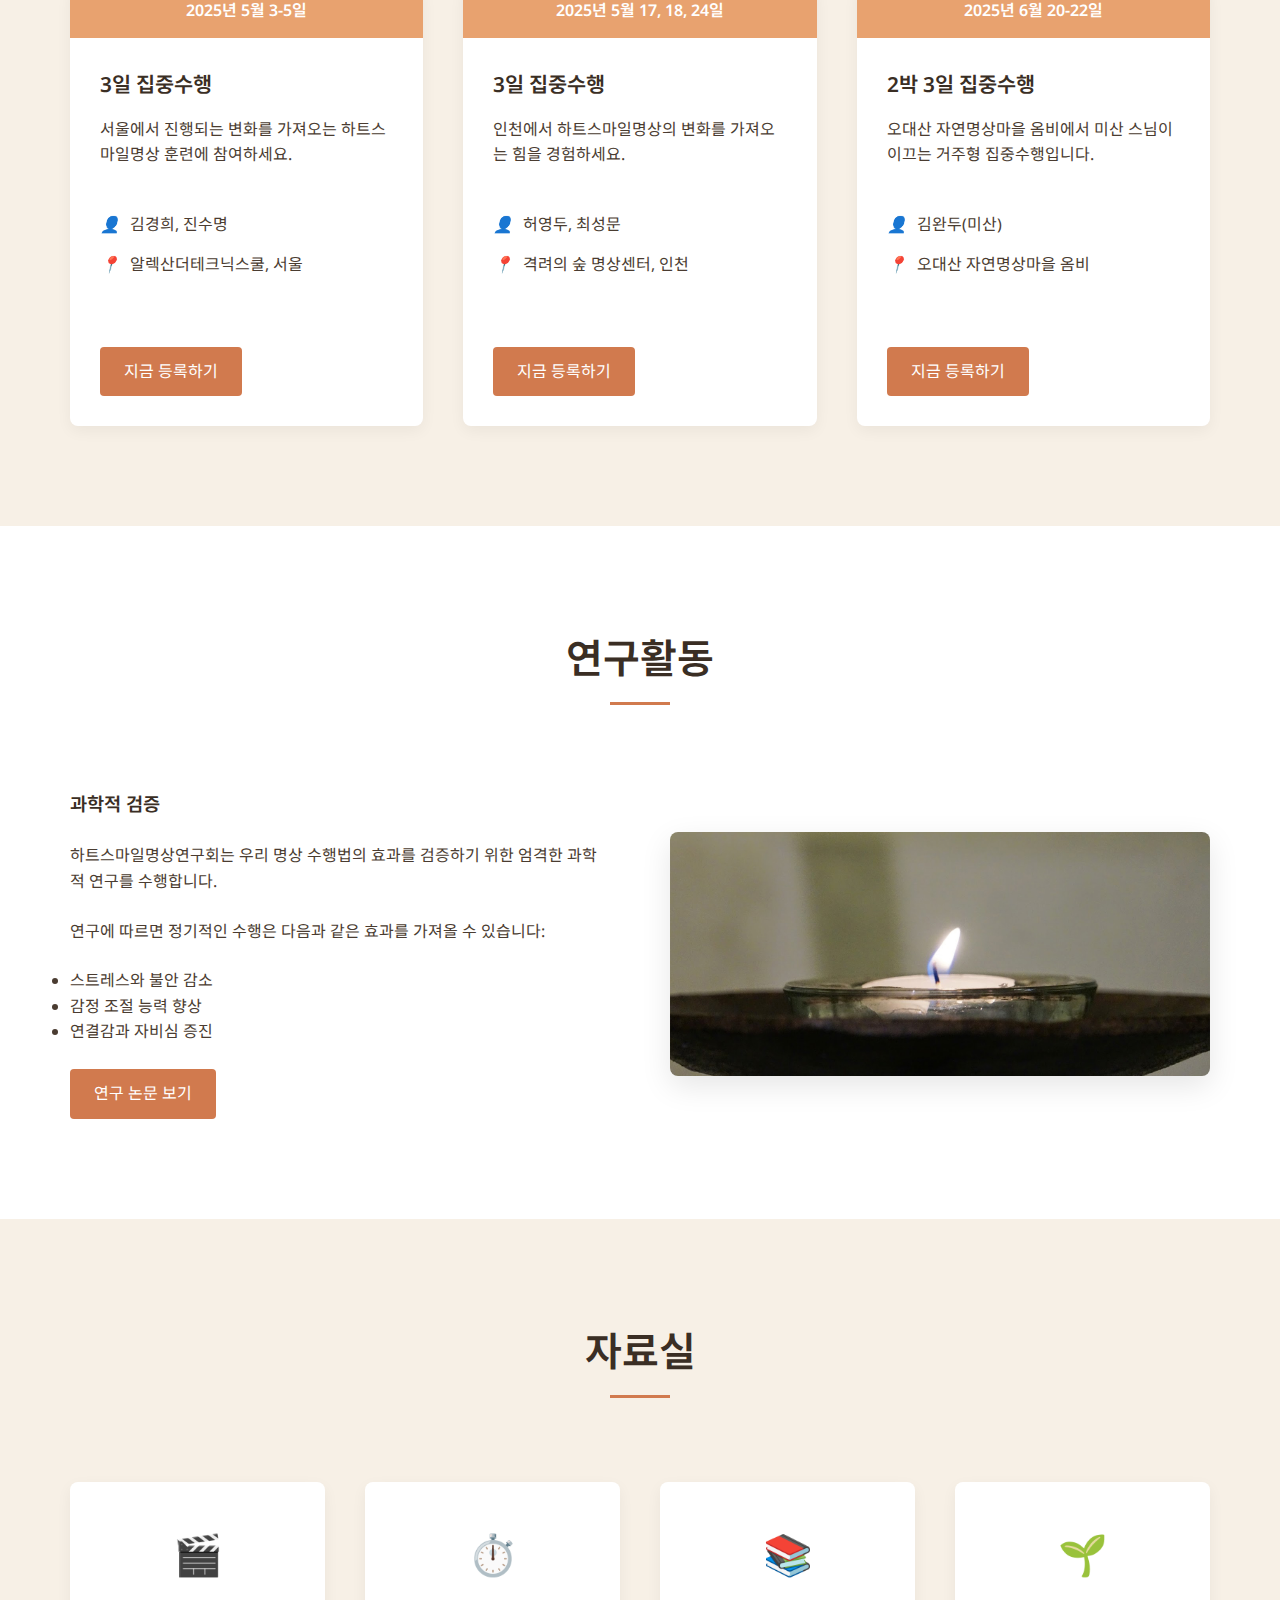
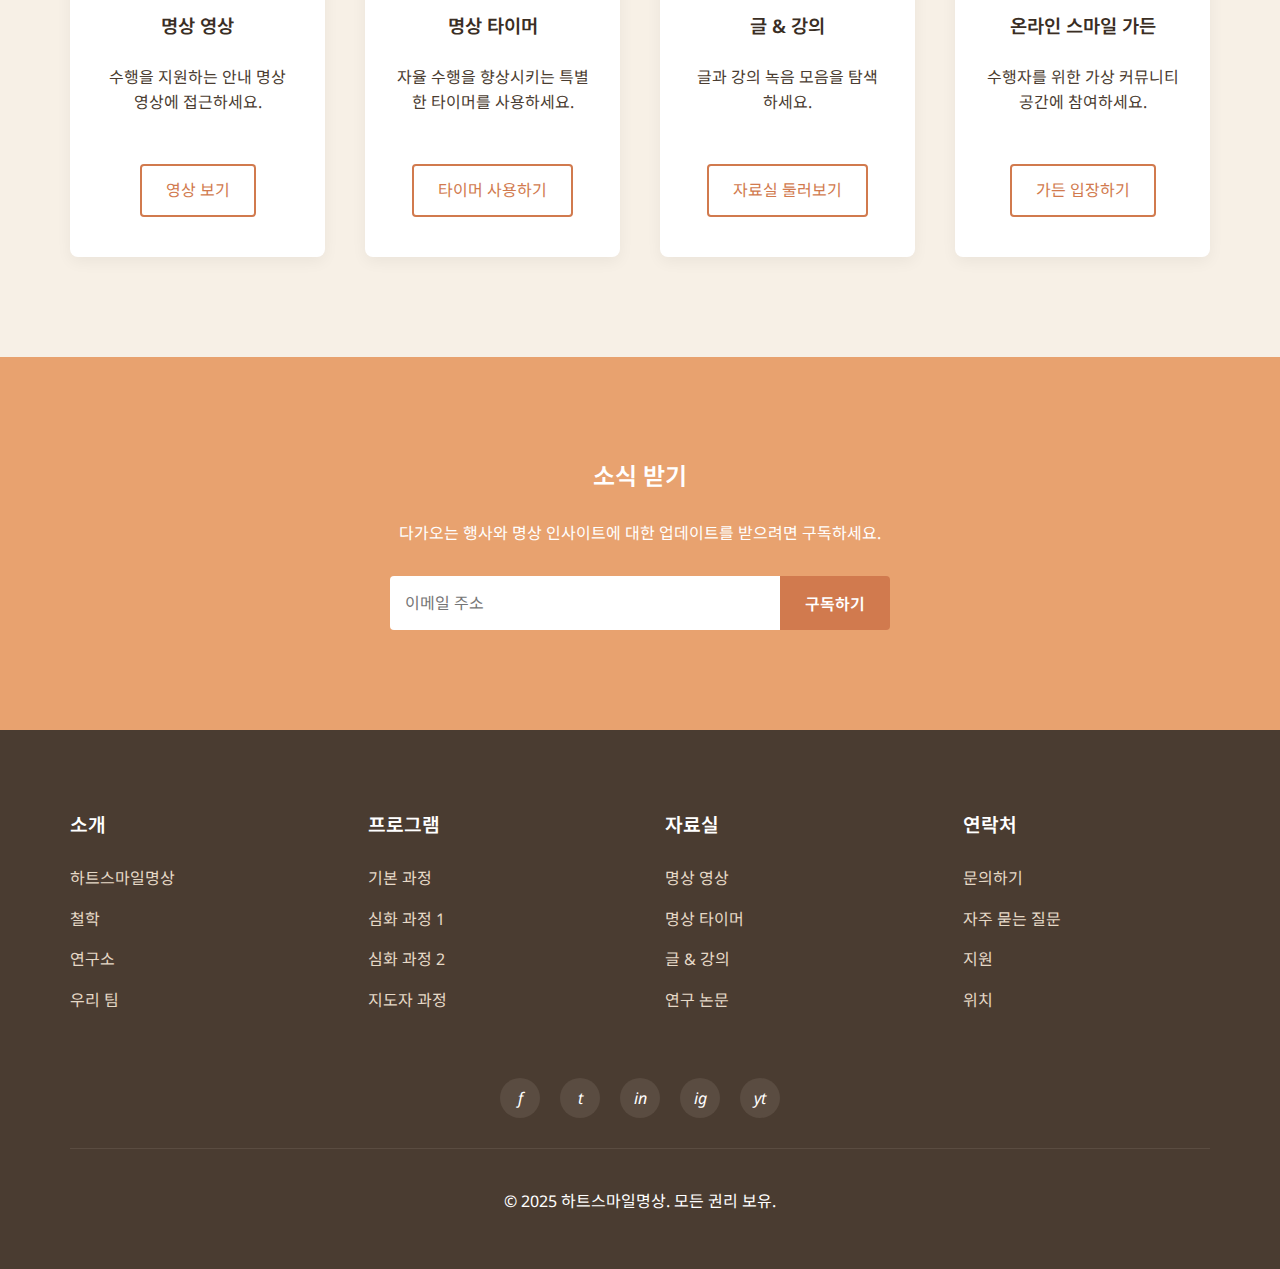
==== commit 26752fb2: "bugfix" ====
--- a/index.html
+++ b/index.html
@@ -1,394 +1,15 @@
 <!DOCTYPE html>
-<html lang="en">
+<html lang="ko">
 <head>
     <meta charset="UTF-8">
     <meta name="viewport" content="width=device-width, initial-scale=1.0">
-    <title>HeartSmile Meditation</title>
-    <link href="https://fonts.googleapis.com/css2?family=Noto+Sans:wght@400;500;600;700&family=Noto+Sans+KR:wght@400;500;600;700&display=swap" rel="stylesheet">
-    <link rel="stylesheet" href="css/style.css">
+    <meta http-equiv="refresh" content="0; url=index.ko.html">
+    <title>HeartSmile Meditation - Redirecting</title>
 </head>
 <body>
-    <!-- Header -->
-    <header>
-        <div class="container header-container">
-            <div class="logo">
-                <h1>HeartSmile</h1>
-            </div>
-            
-            <nav class="nav-main">
-                <ul>
-                    <li><a href="pages/about/index.html">ABOUT</a></li>
-                    <li><a href="pages/programs/index.html">PROGRAMS</a></li>
-                    <li><a href="pages/resources/index.html">RESOURCES</a></li>
-                    <li><a href="pages/research/index.html">RESEARCH</a></li>
-                    <li><a href="pages/contact/index.html">CONTACT</a></li>
-                </ul>
-            </nav>
-            
-            <div class="header-right">
-                <div class="lang-switch">
-                    <a href="#" class="active" data-lang="en">EN</a>
-                    <a href="#" data-lang="ko">KO</a>
-                </div>
-                
-                <div class="auth-links">
-                    <a href="pages/login.html">Log In</a>
-                    <a href="pages/register.html" class="btn btn-outline">Register</a>
-                </div>
-            </div>
-            
-            <div class="mobile-menu-toggle">
-                ☰
-            </div>
-        </div>
-    </header>
-    
-    <!-- Mobile Menu -->
-    <div class="mobile-menu">
-        <div class="mobile-menu-inner">
-            <ul>
-                <li><a href="pages/about/index.html">ABOUT</a></li>
-                <li><a href="pages/programs/index.html">PROGRAMS</a></li>
-                <li><a href="pages/resources/index.html">RESOURCES</a></li>
-                <li><a href="pages/research/index.html">RESEARCH</a></li>
-                <li><a href="pages/contact/index.html">CONTACT</a></li>
-            </ul>
-            
-            <div class="mobile-menu-lang">
-                <a href="#" class="active" data-lang="en">English</a>
-                <a href="#" data-lang="ko">한국어</a>
-            </div>
-            
-            <div class="mobile-menu-auth">
-                <a href="pages/login.html">Log In</a>
-                <a href="pages/register.html" class="btn">Register</a>
-            </div>
-        </div>
-    </div>
-    
-    <!-- Hero Section -->
-    <section class="hero">
-        <div class="container">
-            <div class="hero-content">
-                <h2>Discover Inner Peace</h2>
-                <p>HeartSmile Meditation helps you cultivate compassion in your daily life.</p>
-                <a href="pages/programs/index.html" class="btn">Start Your Journey</a>
-            </div>
-        </div>
-    </section>
-    
-    <!-- Quote Section -->
-    <section class="quote-section">
-        <div class="container">
-            <div class="quote">
-                "The foundation of Heart-Smile Training is to accept the body and mind as they are, and embrace yourself as you are."
-                <div class="quote-author">- Ven. Misan Sunim</div>
-            </div>
-        </div>
-    </section>
-    
-    <!-- Features Section -->
-    <section class="features">
-        <div class="container">
-            <div class="section-title">
-                <h2>Why HeartSmile Meditation</h2>
-            </div>
-            
-            <div class="features-grid">
-                <div class="feature-card">
-                    <div class="feature-img" style="background-image: url('images/meditation_group.jpeg');"></div>
-                    <div class="feature-content">
-                        <h3>Cultivate Self-Compassion</h3>
-                        <p>Learn to embrace yourself fully and develop a deep sense of self-acceptance.</p>
-                    </div>
-                </div>
-                
-                <div class="feature-card">
-                    <div class="feature-img" style="background-image: url('images/tea_bowl.jpeg');"></div>
-                    <div class="feature-content">
-                        <h3>Scientific Approach</h3>
-                        <p>Our practices are backed by research, with proven benefits for mental health and wellbeing.</p>
-                    </div>
-                </div>
-                
-                <div class="feature-card">
-                    <div class="feature-img" style="background-image: url('images/candle.jpeg');"></div>
-                    <div class="feature-content">
-                        <h3>Community Support</h3>
-                        <p>Join a supportive community of practitioners who share the journey of mindfulness.</p>
-                    </div>
-                </div>
-            </div>
-        </div>
-    </section>
-    
-    <!-- Programs Section -->
-    <section class="programs">
-        <div class="container">
-            <div class="section-title">
-                <h2>Our Programs</h2>
-            </div>
-            
-            <div class="program-cards">
-                <div class="program-card">
-                    <div class="program-img" style="background-image: url('images/meditation_group.jpeg');"></div>
-                    <div class="program-content">
-                        <h3>Basic Training</h3>
-                        <p>A 3-day intensive program designed to introduce the core practices of HeartSmile Meditation.</p>
-                        <div class="program-meta">
-                            <div><i>🕒</i> 3 Days</div>
-                            <div><i>👥</i> All Levels</div>
-                        </div>
-                        <a href="pages/programs/basic-training.html" class="btn">Learn More</a>
-                    </div>
-                </div>
-                
-                <div class="program-card">
-                    <div class="program-img" style="background-image: url('images/candle.jpeg');"></div>
-                    <div class="program-content">
-                        <h3>Advanced Course 1</h3>
-                        <p>Deepen your practice with this program focusing on developing sustained compassion.</p>
-                        <div class="program-meta">
-                            <div><i>🕒</i> 4 Weeks</div>
-                            <div><i>👥</i> Intermediate</div>
-                        </div>
-                        <a href="pages/programs/advanced-course-1.html" class="btn">Learn More</a>
-                    </div>
-                </div>
-                
-                <div class="program-card">
-                    <div class="program-img" style="background-image: url('images/candles_multiple.jpeg');"></div>
-                    <div class="program-content">
-                        <h3>Teacher Training</h3>
-                        <p>Comprehensive training for those who wish to become certified HeartSmile instructors.</p>
-                        <div class="program-meta">
-                            <div><i>🕒</i> 6 Days</div>
-                            <div><i>👥</i> Advanced</div>
-                        </div>
-                        <a href="pages/programs/teacher-training.html" class="btn">Learn More</a>
-                    </div>
-                </div>
-            </div>
-        </div>
-    </section>
-    
-    <!-- Upcoming Events Section -->
-    <section class="events">
-        <div class="container">
-            <div class="section-title">
-                <h2>Upcoming Events</h2>
-            </div>
-            
-            <div class="event-list">
-                <div class="event-card">
-                    <div class="event-date">
-                        May 3-5, 2025
-                    </div>
-                    <div class="event-content">
-                        <h3>3-Day Intensive Training</h3>
-                        <p>Join us for a transformative HeartSmile Meditation training in Seoul.</p>
-                        <div class="event-details">
-                            <div class="event-detail">
-                                <i>👤</i>
-                                <span>Kim Kyung-hee, Jin Su-myung</span>
-                            </div>
-                            <div class="event-detail">
-                                <i>📍</i>
-                                <span>School of Alexander Technique, Seoul</span>
-                            </div>
-                        </div>
-                        <div class="event-actions">
-                            <a href="pages/programs/register-event.html?event=seoul-may-2025" class="btn">Register Now</a>
-                        </div>
-                    </div>
-                </div>
-                
-                <div class="event-card">
-                    <div class="event-date">
-                        May 17, 18, 24, 2025
-                    </div>
-                    <div class="event-content">
-                        <h3>3-Day Intensive Training</h3>
-                        <p>Experience the transformative power of HeartSmile Meditation in Incheon.</p>
-                        <div class="event-details">
-                            <div class="event-detail">
-                                <i>👤</i>
-                                <span>Heo Young-doo, Choi Sung-moon</span>
-                            </div>
-                            <div class="event-detail">
-                                <i>📍</i>
-                                <span>Forest of Encouragement Center, Incheon</span>
-                            </div>
-                        </div>
-                        <div class="event-actions">
-                            <a href="pages/programs/register-event.html?event=incheon-may-2025" class="btn">Register Now</a>
-                        </div>
-                    </div>
-                </div>
-                
-                <div class="event-card">
-                    <div class="event-date">
-                        June 20-22, 2025
-                    </div>
-                    <div class="event-content">
-                        <h3>2-Night 3-Day Retreat</h3>
-                        <p>A residential retreat led by Ven. Misan Sunim at Odaesan Natural Meditation Village.</p>
-                        <div class="event-details">
-                            <div class="event-detail">
-                                <i>👤</i>
-                                <span>Kim Wan-doo (Misan)</span>
-                            </div>
-                            <div class="event-detail">
-                                <i>📍</i>
-                                <span>Odaesan Natural Meditation Village Omvi</span>
-                            </div>
-                        </div>
-                        <div class="event-actions">
-                            <a href="pages/programs/register-event.html?event=odaesan-june-2025" class="btn">Register Now</a>
-                        </div>
-                    </div>
-                </div>
-            </div>
-        </div>
-    </section>
-    
-    <!-- Research Section -->
-    <section class="research">
-        <div class="container">
-            <div class="section-title">
-                <h2>Our Research</h2>
-            </div>
-            
-            <div class="research-content">
-                <div class="research-text">
-                    <h3>Scientific Validation</h3>
-                    <p>The HeartSmile Meditation Research Institute conducts rigorous scientific studies to validate the effectiveness of our meditation practices.</p>
-                    <p>Studies have shown that regular practice can lead to:</p>
-                    <ul>
-                        <li>Reduced stress and anxiety</li>
-                        <li>Improved emotional regulation</li>
-                        <li>Enhanced sense of connectedness</li>
-                    </ul>
-                    <a href="pages/research/papers.html" class="btn">View Research Papers</a>
-                </div>
-                
-                <div class="research-image">
-                    <img src="images/meditation_group.jpeg" alt="HeartSmile Meditation Research">
-                </div>
-            </div>
-        </div>
-    </section>
-    
-    <!-- Resources Section -->
-    <section class="resources">
-        <div class="container">
-            <div class="section-title">
-                <h2>Resources</h2>
-            </div>
-            
-            <div class="resources-grid">
-                <div class="resource-card">
-                    <div class="resource-icon">🎬</div>
-                    <h3>Meditation Videos</h3>
-                    <p>Access guided meditation videos to support your practice.</p>
-                    <a href="pages/resources/videos.html" class="btn btn-outline">Watch Videos</a>
-                </div>
-                
-                <div class="resource-card">
-                    <div class="resource-icon">⏱️</div>
-                    <h3>Meditation Timer</h3>
-                    <p>Use our specialized timer to enhance your self-practice.</p>
-                    <a href="pages/resources/timer.html" class="btn btn-outline">Use Timer</a>
-                </div>
-                
-                <div class="resource-card">
-                    <div class="resource-icon">📚</div>
-                    <h3>Articles & Lectures</h3>
-                    <p>Explore our collection of articles and recordings.</p>
-                    <a href="pages/resources/articles.html" class="btn btn-outline">Browse Library</a>
-                </div>
-                
-                <div class="resource-card">
-                    <div class="resource-icon">🌱</div>
-                    <h3>Online Smile Garden</h3>
-                    <p>Join our virtual community space for practitioners.</p>
-                    <a href="pages/resources/community.html" class="btn btn-outline">Enter Garden</a>
-                </div>
-            </div>
-        </div>
-    </section>
-    
-    <!-- Newsletter Section -->
-    <section class="newsletter">
-        <div class="container">
-            <h2>Stay Connected</h2>
-            <p>Subscribe to receive updates on upcoming events and meditation insights.</p>
-            <form class="newsletter-form" action="pages/subscribe.html" method="post">
-                <input type="email" name="email" placeholder="Your email address" required>
-                <button type="submit">Subscribe</button>
-            </form>
-        </div>
-    </section>
-    
-    <!-- Footer -->
-    <footer>
-        <div class="container">
-            <div class="footer-content">
-                <div class="footer-column">
-                    <h3>About Us</h3>
-                    <ul>
-                        <li><a href="pages/about/index.html">HeartSmile Meditation</a></li>
-                        <li><a href="pages/about/philosophy.html">Our Philosophy</a></li>
-                        <li><a href="pages/about/research-institute.html">Research Institute</a></li>
-                        <li><a href="pages/about/team.html">Our Team</a></li>
-                    </ul>
-                </div>
-                
-                <div class="footer-column">
-                    <h3>Programs</h3>
-                    <ul>
-                        <li><a href="pages/programs/basic-training.html">Basic Training</a></li>
-                        <li><a href="pages/programs/advanced-course-1.html">Advanced Course 1</a></li>
-                        <li><a href="pages/programs/advanced-course-2.html">Advanced Course 2</a></li>
-                        <li><a href="pages/programs/teacher-training.html">Teacher Training</a></li>
-                    </ul>
-                </div>
-                
-                <div class="footer-column">
-                    <h3>Resources</h3>
-                    <ul>
-                        <li><a href="pages/resources/videos.html">Meditation Videos</a></li>
-                        <li><a href="pages/resources/timer.html">Meditation Timer</a></li>
-                        <li><a href="pages/resources/articles.html">Articles & Lectures</a></li>
-                        <li><a href="pages/research/papers.html">Research Papers</a></li>
-                    </ul>
-                </div>
-                
-                <div class="footer-column">
-                    <h3>Contact</h3>
-                    <ul>
-                        <li><a href="pages/contact/index.html">Contact Us</a></li>
-                        <li><a href="pages/contact/faq.html">FAQ</a></li>
-                        <li><a href="pages/contact/support.html">Support</a></li>
-                        <li><a href="pages/contact/locations.html">Locations</a></li>
-                    </ul>
-                </div>
-            </div>
-            
-            <div class="social-links">
-                <a href="#"><i>f</i></a>
-                <a href="#"><i>t</i></a>
-                <a href="#"><i>in</i></a>
-                <a href="#"><i>ig</i></a>
-                <a href="#"><i>yt</i></a>
-            </div>
-            
-            <div class="footer-bottom">
-                <p>&copy; 2025 HeartSmile Meditation. All rights reserved.</p>
-            </div>
-        </div>
-    </footer>
-    
-    <script src="js/main.js"></script>
+    <p>Redirecting to Korean version...</p>
+    <script>
+        window.location.href = "index.ko.html";
+    </script>
 </body>
 </html>
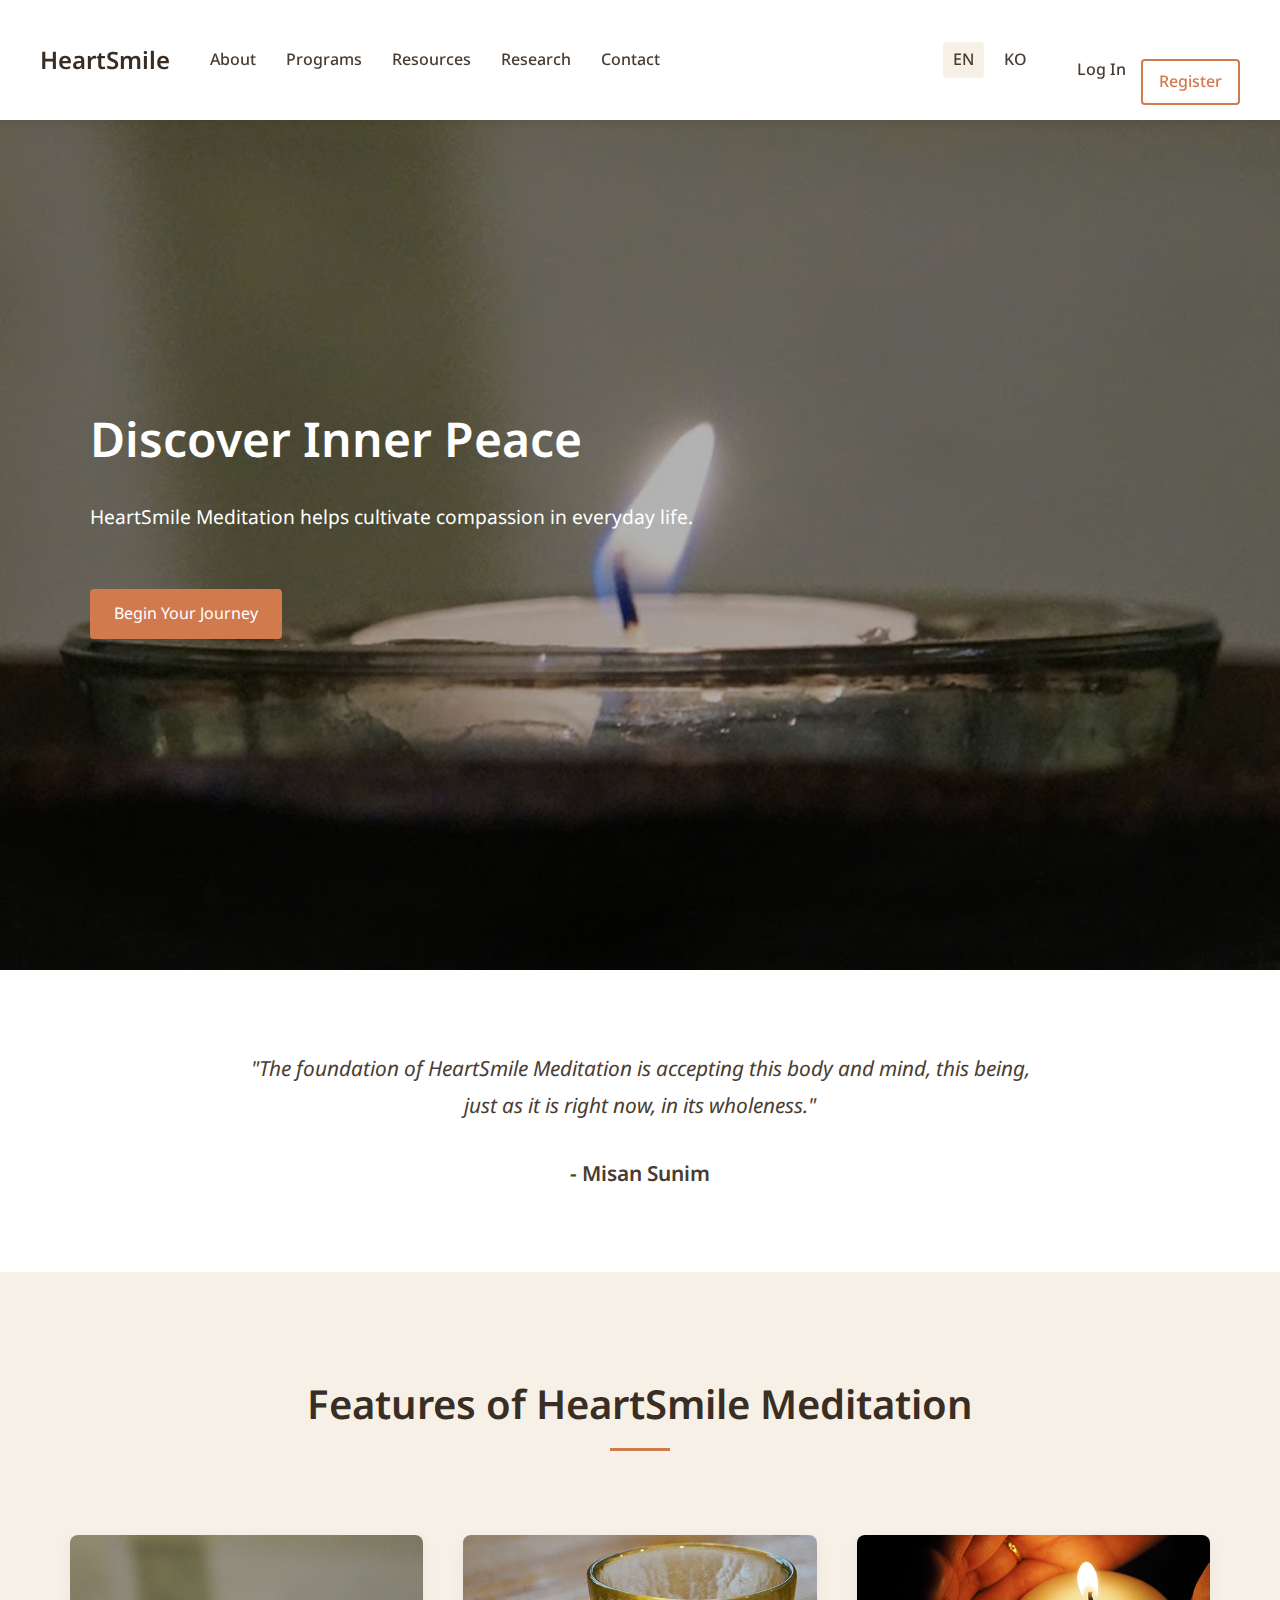
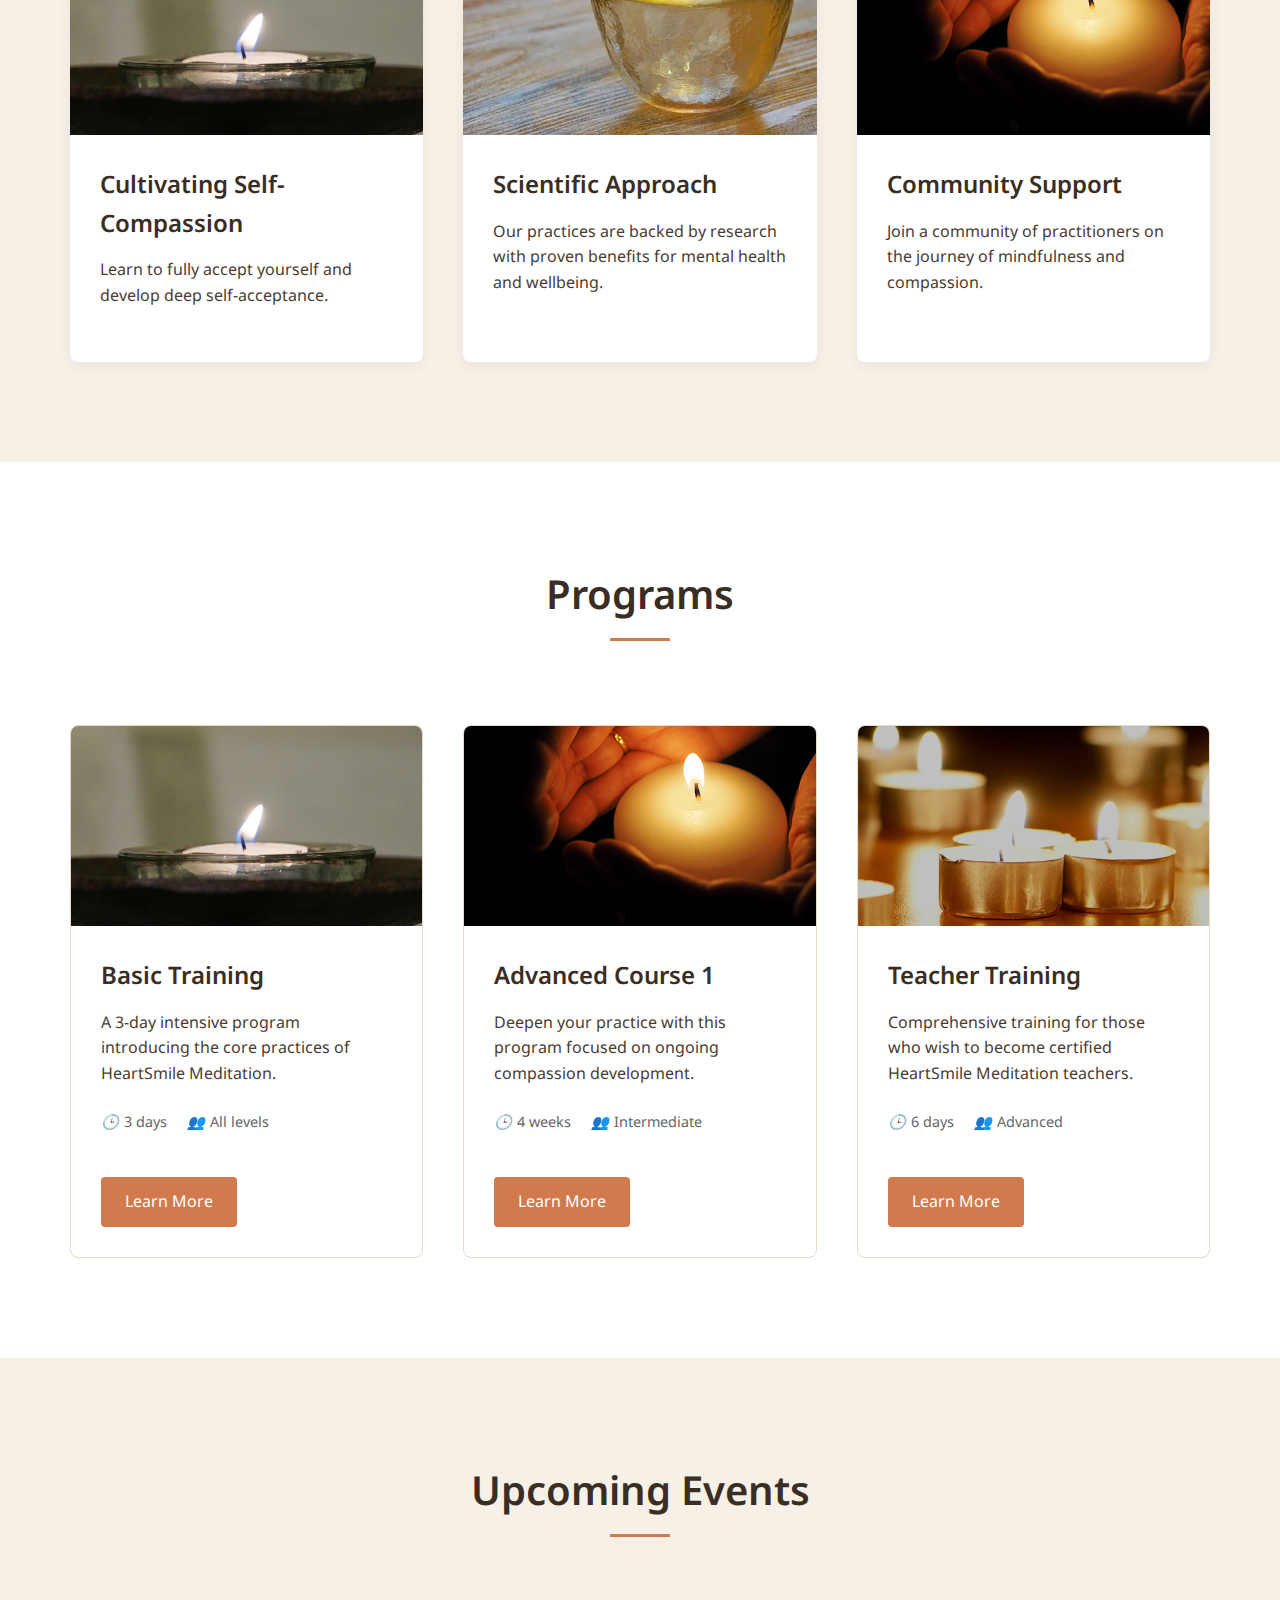
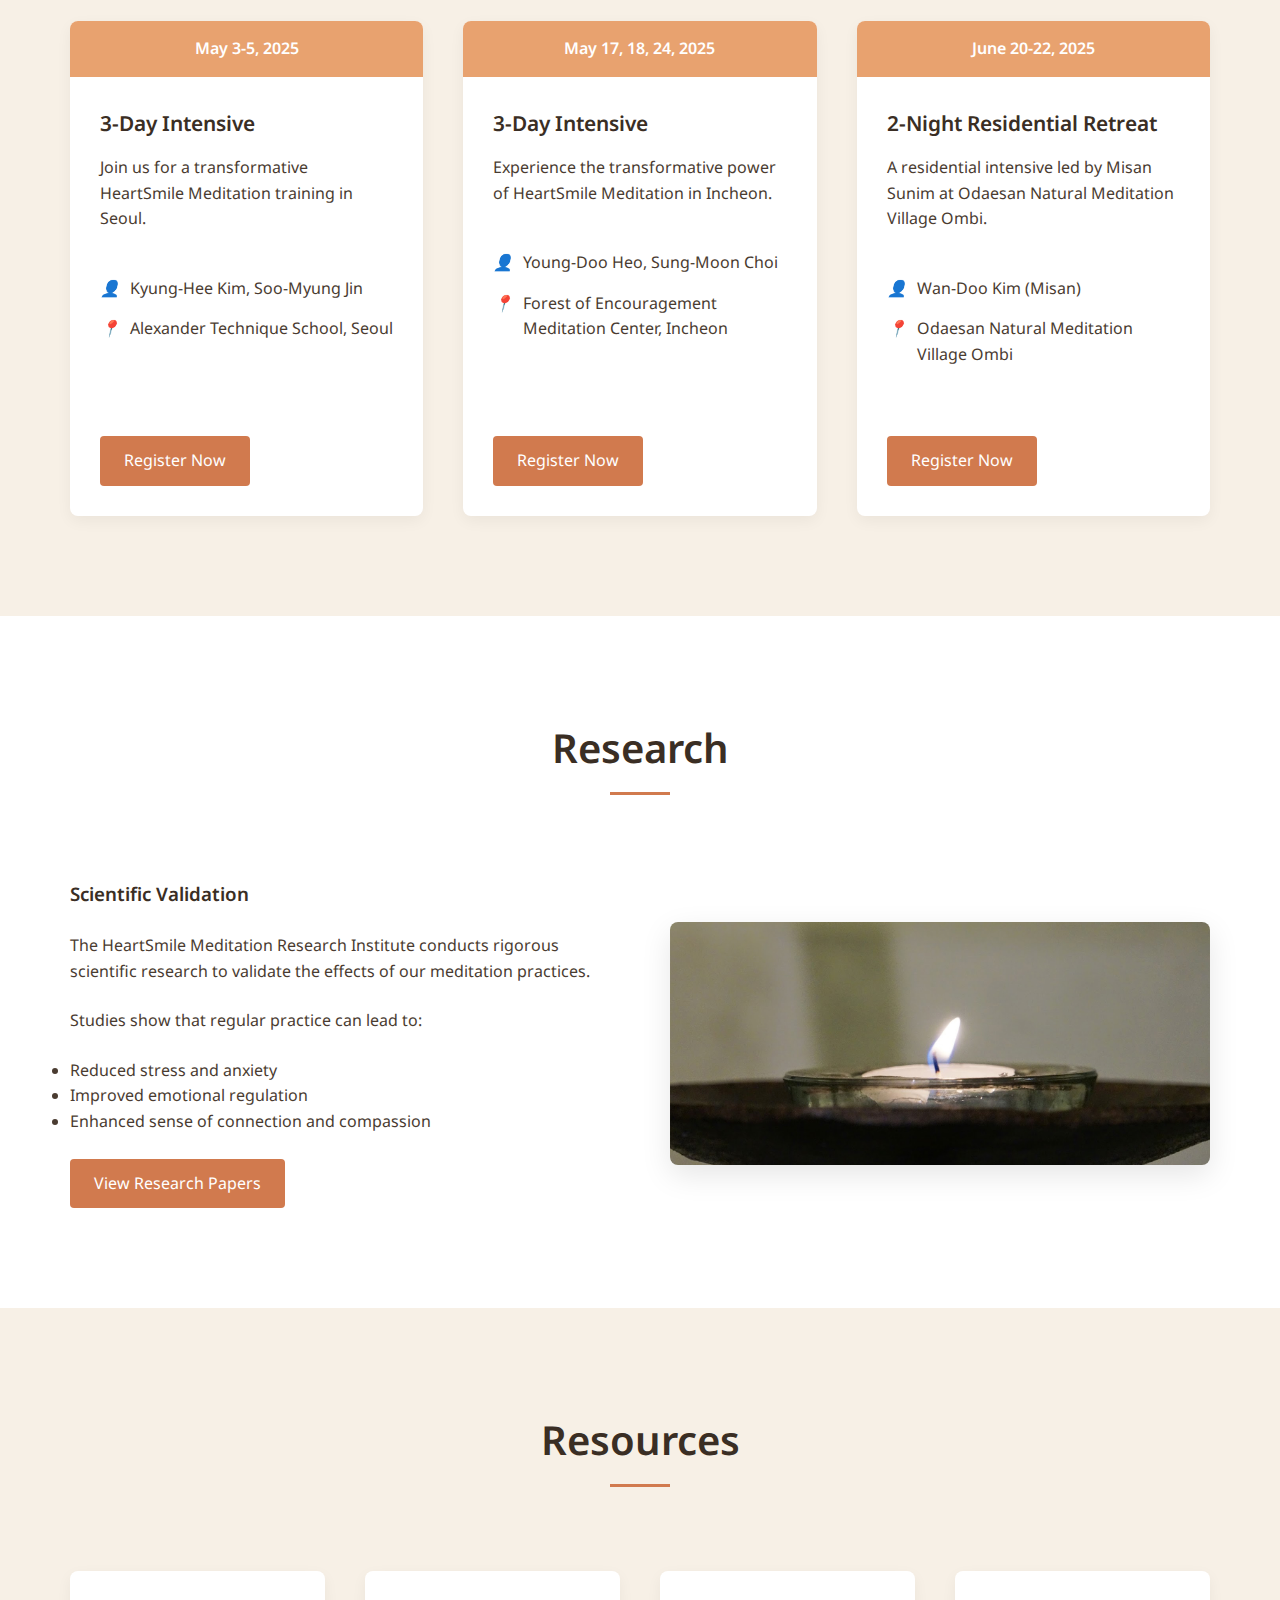
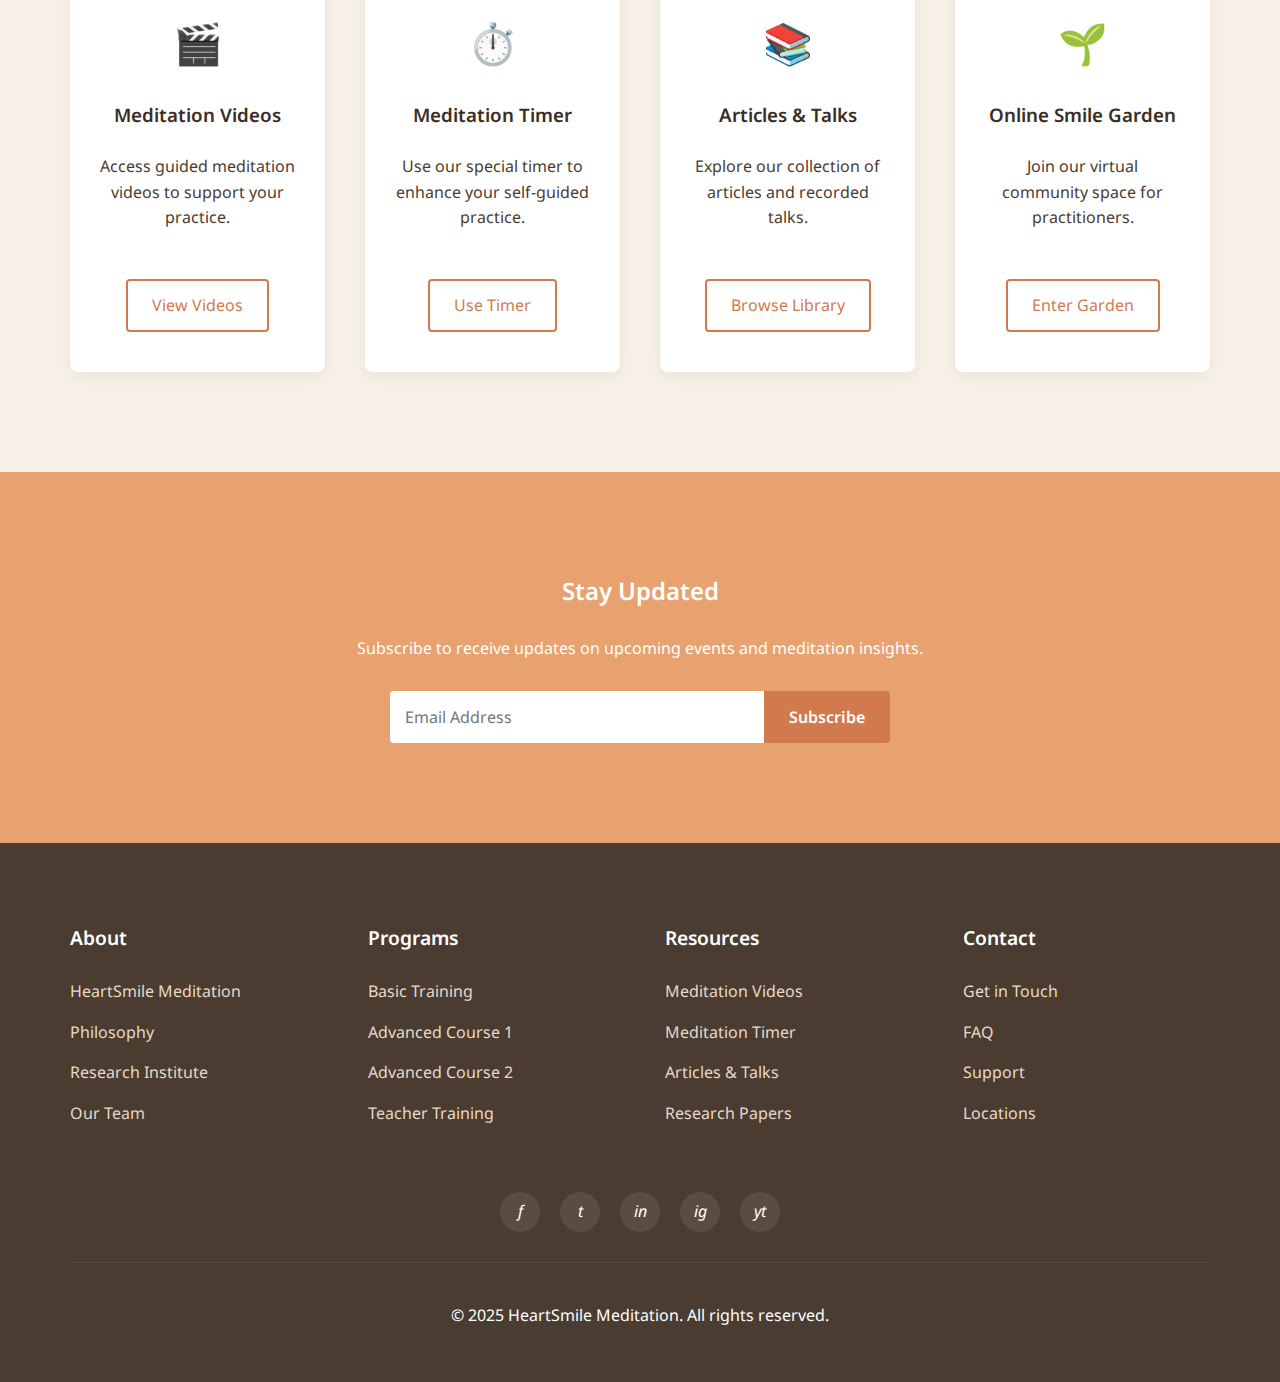
==== commit 496a14c1: "bugfix" ====
--- a/index.html
+++ b/index.html
@@ -1,15 +1,394 @@
 <!DOCTYPE html>
-<html lang="ko">
+<html lang="en">
 <head>
     <meta charset="UTF-8">
     <meta name="viewport" content="width=device-width, initial-scale=1.0">
-    <meta http-equiv="refresh" content="0; url=index.ko.html">
-    <title>HeartSmile Meditation - Redirecting</title>
+    <title>HeartSmile Meditation</title>
+    <link href="https://fonts.googleapis.com/css2?family=Noto+Sans:wght@400;500;600;700&family=Noto+Sans+KR:wght@400;500;600;700&display=swap" rel="stylesheet">
+    <link rel="stylesheet" href="css/style.css">
 </head>
 <body>
-    <p>Redirecting to Korean version...</p>
-    <script>
-        window.location.href = "index.ko.html";
-    </script>
+    <!-- Header -->
+    <header>
+        <div class="container header-container">
+            <div class="logo">
+                <h1>HeartSmile</h1>
+            </div>
+            
+            <nav class="nav-main">
+                <ul>
+                    <li><a href="pages/about/index.html">About</a></li>
+                    <li><a href="pages/programs/index.html">Programs</a></li>
+                    <li><a href="pages/resources/index.html">Resources</a></li>
+                    <li><a href="pages/research/index.html">Research</a></li>
+                    <li><a href="pages/contact/index.html">Contact</a></li>
+                </ul>
+            </nav>
+            
+            <div class="nav-right">
+                <div class="lang-switch">
+                    <a href="index.html" class="active" data-lang="en">EN</a>
+                    <a href="index.ko.html" data-lang="ko">KO</a>
+                </div>
+                
+                <div class="auth-links">
+                    <a href="pages/login.html">Log In</a>
+                    <a href="pages/register.html" class="btn btn-outline">Register</a>
+                </div>
+            </div>
+            
+            <div class="mobile-menu-toggle">
+                ☰
+            </div>
+        </div>
+    </header>
+    
+    <!-- Mobile Menu -->
+    <div class="mobile-menu">
+        <div class="mobile-menu-inner">
+            <ul>
+                <li><a href="pages/about/index.html">About</a></li>
+                <li><a href="pages/programs/index.html">Programs</a></li>
+                <li><a href="pages/resources/index.html">Resources</a></li>
+                <li><a href="pages/research/index.html">Research</a></li>
+                <li><a href="pages/contact/index.html">Contact</a></li>
+            </ul>
+            
+            <div class="mobile-menu-lang">
+                <a href="index.html" class="active" data-lang="en">English</a>
+                <a href="index.ko.html" data-lang="ko">한국어</a>
+            </div>
+            
+            <div class="mobile-menu-auth">
+                <a href="pages/login.html">Log In</a>
+                <a href="pages/register.html" class="btn">Register</a>
+            </div>
+        </div>
+    </div>
+    
+    <!-- Hero Section -->
+    <section class="hero">
+        <div class="container">
+            <div class="hero-content">
+                <h2>Discover Inner Peace</h2>
+                <p>HeartSmile Meditation helps cultivate compassion in everyday life.</p>
+                <a href="pages/programs/index.html" class="btn">Begin Your Journey</a>
+            </div>
+        </div>
+    </section>
+    
+    <!-- Quote Section -->
+    <section class="quote-section">
+        <div class="container">
+            <div class="quote">
+                "The foundation of HeartSmile Meditation is accepting this body and mind, this being, just as it is right now, in its wholeness."
+                <div class="quote-author">- Misan Sunim</div>
+            </div>
+        </div>
+    </section>
+    
+    <!-- Features Section -->
+    <section class="features">
+        <div class="container">
+            <div class="section-title">
+                <h2>Features of HeartSmile Meditation</h2>
+            </div>
+            
+            <div class="features-grid">
+                <div class="feature-card">
+                    <div class="feature-img" style="background-image: url('images/meditation_group.jpeg');"></div>
+                    <div class="feature-content">
+                        <h3>Cultivating Self-Compassion</h3>
+                        <p>Learn to fully accept yourself and develop deep self-acceptance.</p>
+                    </div>
+                </div>
+                
+                <div class="feature-card">
+                    <div class="feature-img" style="background-image: url('images/tea_bowl.jpeg');"></div>
+                    <div class="feature-content">
+                        <h3>Scientific Approach</h3>
+                        <p>Our practices are backed by research with proven benefits for mental health and wellbeing.</p>
+                    </div>
+                </div>
+                
+                <div class="feature-card">
+                    <div class="feature-img" style="background-image: url('images/candle.jpeg');"></div>
+                    <div class="feature-content">
+                        <h3>Community Support</h3>
+                        <p>Join a community of practitioners on the journey of mindfulness and compassion.</p>
+                    </div>
+                </div>
+            </div>
+        </div>
+    </section>
+    
+    <!-- Programs Section -->
+    <section class="programs">
+        <div class="container">
+            <div class="section-title">
+                <h2>Programs</h2>
+            </div>
+            
+            <div class="program-cards">
+                <div class="program-card">
+                    <div class="program-img" style="background-image: url('images/meditation_group.jpeg');"></div>
+                    <div class="program-content">
+                        <h3>Basic Training</h3>
+                        <p>A 3-day intensive program introducing the core practices of HeartSmile Meditation.</p>
+                        <div class="program-meta">
+                            <div><i>🕒</i> 3 days</div>
+                            <div><i>👥</i> All levels</div>
+                        </div>
+                        <a href="pages/programs/basic-training.html" class="btn">Learn More</a>
+                    </div>
+                </div>
+                
+                <div class="program-card">
+                    <div class="program-img" style="background-image: url('images/candle.jpeg');"></div>
+                    <div class="program-content">
+                        <h3>Advanced Course 1</h3>
+                        <p>Deepen your practice with this program focused on ongoing compassion development.</p>
+                        <div class="program-meta">
+                            <div><i>🕒</i> 4 weeks</div>
+                            <div><i>👥</i> Intermediate</div>
+                        </div>
+                        <a href="pages/programs/advanced-course-1.html" class="btn">Learn More</a>
+                    </div>
+                </div>
+                
+                <div class="program-card">
+                    <div class="program-img" style="background-image: url('images/candles_multiple.jpeg');"></div>
+                    <div class="program-content">
+                        <h3>Teacher Training</h3>
+                        <p>Comprehensive training for those who wish to become certified HeartSmile Meditation teachers.</p>
+                        <div class="program-meta">
+                            <div><i>🕒</i> 6 days</div>
+                            <div><i>👥</i> Advanced</div>
+                        </div>
+                        <a href="pages/programs/teacher-training.html" class="btn">Learn More</a>
+                    </div>
+                </div>
+            </div>
+        </div>
+    </section>
+    
+    <!-- Upcoming Events Section -->
+    <section class="events">
+        <div class="container">
+            <div class="section-title">
+                <h2>Upcoming Events</h2>
+            </div>
+            
+            <div class="event-list">
+                <div class="event-card">
+                    <div class="event-date">
+                        May 3-5, 2025
+                    </div>
+                    <div class="event-content">
+                        <h3>3-Day Intensive</h3>
+                        <p>Join us for a transformative HeartSmile Meditation training in Seoul.</p>
+                        <div class="event-details">
+                            <div class="event-detail">
+                                <i>👤</i>
+                                <span>Kyung-Hee Kim, Soo-Myung Jin</span>
+                            </div>
+                            <div class="event-detail">
+                                <i>📍</i>
+                                <span>Alexander Technique School, Seoul</span>
+                            </div>
+                        </div>
+                        <div class="event-actions">
+                            <a href="pages/programs/register-event.html?event=seoul-may-2025" class="btn">Register Now</a>
+                        </div>
+                    </div>
+                </div>
+                
+                <div class="event-card">
+                    <div class="event-date">
+                        May 17, 18, 24, 2025
+                    </div>
+                    <div class="event-content">
+                        <h3>3-Day Intensive</h3>
+                        <p>Experience the transformative power of HeartSmile Meditation in Incheon.</p>
+                        <div class="event-details">
+                            <div class="event-detail">
+                                <i>👤</i>
+                                <span>Young-Doo Heo, Sung-Moon Choi</span>
+                            </div>
+                            <div class="event-detail">
+                                <i>📍</i>
+                                <span>Forest of Encouragement Meditation Center, Incheon</span>
+                            </div>
+                        </div>
+                        <div class="event-actions">
+                            <a href="pages/programs/register-event.html?event=incheon-may-2025" class="btn">Register Now</a>
+                        </div>
+                    </div>
+                </div>
+                
+                <div class="event-card">
+                    <div class="event-date">
+                        June 20-22, 2025
+                    </div>
+                    <div class="event-content">
+                        <h3>2-Night Residential Retreat</h3>
+                        <p>A residential intensive led by Misan Sunim at Odaesan Natural Meditation Village Ombi.</p>
+                        <div class="event-details">
+                            <div class="event-detail">
+                                <i>👤</i>
+                                <span>Wan-Doo Kim (Misan)</span>
+                            </div>
+                            <div class="event-detail">
+                                <i>📍</i>
+                                <span>Odaesan Natural Meditation Village Ombi</span>
+                            </div>
+                        </div>
+                        <div class="event-actions">
+                            <a href="pages/programs/register-event.html?event=odaesan-june-2025" class="btn">Register Now</a>
+                        </div>
+                    </div>
+                </div>
+            </div>
+        </div>
+    </section>
+    
+    <!-- Research Section -->
+    <section class="research">
+        <div class="container">
+            <div class="section-title">
+                <h2>Research</h2>
+            </div>
+            
+            <div class="research-content">
+                <div class="research-text">
+                    <h3>Scientific Validation</h3>
+                    <p>The HeartSmile Meditation Research Institute conducts rigorous scientific research to validate the effects of our meditation practices.</p>
+                    <p>Studies show that regular practice can lead to:</p>
+                    <ul>
+                        <li>Reduced stress and anxiety</li>
+                        <li>Improved emotional regulation</li>
+                        <li>Enhanced sense of connection and compassion</li>
+                    </ul>
+                    <a href="pages/research/papers.html" class="btn">View Research Papers</a>
+                </div>
+                
+                <div class="research-image">
+                    <img src="images/meditation_group.jpeg" alt="HeartSmile Meditation Research">
+                </div>
+            </div>
+        </div>
+    </section>
+    
+    <!-- Resources Section -->
+    <section class="resources">
+        <div class="container">
+            <div class="section-title">
+                <h2>Resources</h2>
+            </div>
+            
+            <div class="resources-grid">
+                <div class="resource-card">
+                    <div class="resource-icon">🎬</div>
+                    <h3>Meditation Videos</h3>
+                    <p>Access guided meditation videos to support your practice.</p>
+                    <a href="pages/resources/videos.html" class="btn btn-outline">View Videos</a>
+                </div>
+                
+                <div class="resource-card">
+                    <div class="resource-icon">⏱️</div>
+                    <h3>Meditation Timer</h3>
+                    <p>Use our special timer to enhance your self-guided practice.</p>
+                    <a href="pages/resources/timer.html" class="btn btn-outline">Use Timer</a>
+                </div>
+                
+                <div class="resource-card">
+                    <div class="resource-icon">📚</div>
+                    <h3>Articles & Talks</h3>
+                    <p>Explore our collection of articles and recorded talks.</p>
+                    <a href="pages/resources/articles.html" class="btn btn-outline">Browse Library</a>
+                </div>
+                
+                <div class="resource-card">
+                    <div class="resource-icon">🌱</div>
+                    <h3>Online Smile Garden</h3>
+                    <p>Join our virtual community space for practitioners.</p>
+                    <a href="pages/resources/community.html" class="btn btn-outline">Enter Garden</a>
+                </div>
+            </div>
+        </div>
+    </section>
+    
+    <!-- Newsletter Section -->
+    <section class="newsletter">
+        <div class="container">
+            <h2>Stay Updated</h2>
+            <p>Subscribe to receive updates on upcoming events and meditation insights.</p>
+            <form class="newsletter-form" action="pages/subscribe.html" method="post">
+                <input type="email" name="email" placeholder="Email Address" required>
+                <button type="submit">Subscribe</button>
+            </form>
+        </div>
+    </section>
+    
+    <!-- Footer -->
+    <footer>
+        <div class="container">
+            <div class="footer-content">
+                <div class="footer-column">
+                    <h3>About</h3>
+                    <ul>
+                        <li><a href="pages/about/index.html">HeartSmile Meditation</a></li>
+                        <li><a href="pages/about/philosophy.html">Philosophy</a></li>
+                        <li><a href="pages/about/research-institute.html">Research Institute</a></li>
+                        <li><a href="pages/about/team.html">Our Team</a></li>
+                    </ul>
+                </div>
+                
+                <div class="footer-column">
+                    <h3>Programs</h3>
+                    <ul>
+                        <li><a href="pages/programs/basic-training.html">Basic Training</a></li>
+                        <li><a href="pages/programs/advanced-course-1.html">Advanced Course 1</a></li>
+                        <li><a href="pages/programs/advanced-course-2.html">Advanced Course 2</a></li>
+                        <li><a href="pages/programs/teacher-training.html">Teacher Training</a></li>
+                    </ul>
+                </div>
+                
+                <div class="footer-column">
+                    <h3>Resources</h3>
+                    <ul>
+                        <li><a href="pages/resources/videos.html">Meditation Videos</a></li>
+                        <li><a href="pages/resources/timer.html">Meditation Timer</a></li>
+                        <li><a href="pages/resources/articles.html">Articles & Talks</a></li>
+                        <li><a href="pages/research/papers.html">Research Papers</a></li>
+                    </ul>
+                </div>
+                
+                <div class="footer-column">
+                    <h3>Contact</h3>
+                    <ul>
+                        <li><a href="pages/contact/index.html">Get in Touch</a></li>
+                        <li><a href="pages/contact/faq.html">FAQ</a></li>
+                        <li><a href="pages/contact/support.html">Support</a></li>
+                        <li><a href="pages/contact/locations.html">Locations</a></li>
+                    </ul>
+                </div>
+            </div>
+            
+            <div class="social-links">
+                <a href="#"><i>f</i></a>
+                <a href="#"><i>t</i></a>
+                <a href="#"><i>in</i></a>
+                <a href="#"><i>ig</i></a>
+                <a href="#"><i>yt</i></a>
+            </div>
+            
+            <div class="footer-bottom">
+                <p>&copy; 2025 HeartSmile Meditation. All rights reserved.</p>
+            </div>
+        </div>
+    </footer>
+    
+    <script src="js/main.js"></script>
 </body>
 </html>
--- a/css/style.css
+++ b/css/style.css
@@ -0,0 +1,979 @@
+/* Updated CSS to fix navigation alignment issues */
+:root {
+    --primary-color: #e8a26f; /* Warmer gold/orange */
+    --secondary-color: #fff5e6; /* Warmer cream background */
+    --accent-color: #d17a4e; /* Warm terracotta accent */
+    --text-color: #4a3c31; /* Warmer brown for text */
+    --heading-color: #3a2e24; /* Darker warm brown for headings */
+    --light-gray: #f7f0e6; /* Warmer light gray for sections */
+    --medium-gray: #e6d9c7; /* Warmer medium gray for borders */
+    --white: #ffffff; /* Pure white */
+}
+
+* {
+    margin: 0;
+    padding: 0;
+    box-sizing: border-box;
+    font-family: 'Noto Sans', 'Noto Sans KR', sans-serif;
+}
+
+body {
+    background-color: var(--secondary-color);
+    color: var(--text-color);
+    line-height: 1.6;
+}
+
+h1, h2, h3, h4, h5, h6 {
+    color: var(--heading-color);
+    font-weight: 600;
+    margin-bottom: 1.5rem;
+}
+
+p {
+    margin-bottom: 1.5rem;
+}
+
+a {
+    color: var(--accent-color);
+    text-decoration: none;
+    transition: color 0.3s ease;
+}
+
+a:hover {
+    color: #b05e38; /* Darker shade of accent color */
+}
+
+.container {
+    width: 100%;
+    max-width: 1200px;
+    margin: 0 auto;
+    padding: 0 30px;
+}
+
+.btn {
+    display: inline-block;
+    padding: 12px 24px;
+    background-color: var(--accent-color);
+    color: var(--white);
+    border: none;
+    border-radius: 4px;
+    cursor: pointer;
+    transition: background-color 0.3s ease;
+    margin-top: 1.5rem;
+}
+
+.btn:hover {
+    background-color: #b05e38; /* Darker shade of accent color */
+}
+
+.btn-outline {
+    background-color: transparent;
+    border: 2px solid var(--accent-color);
+    color: var(--accent-color);
+}
+
+.btn-outline:hover {
+    background-color: var(--accent-color);
+    color: var(--white);
+}
+
+/* Header Styles - UPDATED FOR ALIGNMENT */
+header {
+    background-color: var(--white);
+    box-shadow: 0 2px 10px rgba(0, 0, 0, 0.1);
+    position: fixed;
+    width: 100%;
+    top: 0;
+    z-index: 1000;
+}
+
+.header-container {
+    display: flex;
+    align-items: center;
+    padding: 15px 0;
+}
+
+.logo {
+    display: flex;
+    align-items: center;
+    margin-right: 40px;
+}
+
+.logo img {
+    height: 40px;
+    margin-right: 10px;
+}
+
+.logo h1 {
+    font-size: 1.5rem;
+    margin-bottom: 0;
+}
+
+/* UPDATED: Navigation styles for better alignment */
+.nav-main {
+    display: flex;
+    flex-grow: 1;
+}
+
+.nav-main ul {
+    display: flex;
+    list-style: none;
+    align-items: center;
+    width: 100%;
+}
+
+.nav-main li {
+    margin-right: 30px;
+}
+
+.nav-main li:last-child {
+    margin-right: 0;
+}
+
+.nav-main a {
+    color: var(--text-color);
+    font-weight: 500;
+    padding: 5px 0;
+    position: relative;
+}
+
+.nav-main a:after {
+    content: '';
+    position: absolute;
+    width: 0;
+    height: 2px;
+    bottom: 0;
+    left: 0;
+    background-color: var(--accent-color);
+    transition: width 0.3s ease;
+}
+
+.nav-main a:hover:after, .nav-main a.active:after {
+    width: 100%;
+}
+
+/* UPDATED: Language and auth links now properly aligned */
+.nav-right {
+    display: flex;
+    align-items: center;
+    margin-left: auto;
+}
+
+.lang-switch {
+    display: flex;
+    align-items: center;
+    margin-right: 20px;
+}
+
+.lang-switch a {
+    padding: 5px 10px;
+    border-radius: 4px;
+    font-weight: 500;
+    margin: 0 5px;
+    color: var(--text-color);
+}
+
+.lang-switch a.active {
+    background-color: var(--light-gray);
+}
+
+.auth-links {
+    display: flex;
+    align-items: center;
+}
+
+.auth-links a {
+    margin-left: 15px;
+    font-weight: 500;
+    color: var(--text-color);
+}
+
+.auth-links a.btn-outline {
+    padding: 8px 16px;
+    color: var(--accent-color);
+}
+
+.mobile-menu-toggle {
+    display: none;
+    font-size: 1.5rem;
+    cursor: pointer;
+}
+
+/* Hero Section */
+.hero {
+    height: 100vh;
+    background-image: linear-gradient(rgba(0, 0, 0, 0.3), rgba(0, 0, 0, 0.3)), url('../images/meditation_group.jpeg');
+    background-size: cover;
+    background-position: center;
+    display: flex;
+    align-items: center;
+    color: var(--white);
+    margin-top: 70px;
+}
+
+.hero-content {
+    max-width: 700px;
+    padding: 0 20px;
+}
+
+.hero h2 {
+    font-size: 3rem;
+    color: var(--white);
+    margin-bottom: 1.5rem;
+}
+
+.hero p {
+    font-size: 1.2rem;
+    margin-bottom: 2rem;
+}
+
+/* Quote Section */
+.quote-section {
+    background-color: var(--white);
+    padding: 80px 0;
+    text-align: center;
+}
+
+.quote {
+    max-width: 800px;
+    margin: 0 auto;
+    font-size: 1.3rem;
+    font-style: italic;
+    line-height: 1.8;
+}
+
+.quote-author {
+    margin-top: 30px;
+    font-weight: 600;
+    font-style: normal;
+}
+
+/* Features Section */
+.features {
+    padding: 100px 0;
+    background-color: var(--light-gray);
+}
+
+.section-title {
+    text-align: center;
+    margin-bottom: 60px;
+}
+
+.section-title h2 {
+    font-size: 2.5rem;
+    position: relative;
+    display: inline-block;
+    padding-bottom: 15px;
+}
+
+.section-title h2:after {
+    content: '';
+    position: absolute;
+    width: 60px;
+    height: 3px;
+    background-color: var(--accent-color);
+    bottom: 0;
+    left: 50%;
+    transform: translateX(-50%);
+}
+
+.features-grid {
+    display: grid;
+    grid-template-columns: repeat(auto-fit, minmax(300px, 1fr));
+    gap: 40px;
+}
+
+.feature-card {
+    background-color: var(--white);
+    border-radius: 8px;
+    overflow: hidden;
+    box-shadow: 0 5px 15px rgba(0, 0, 0, 0.05);
+    transition: transform 0.3s ease, box-shadow 0.3s ease;
+}
+
+.feature-card:hover {
+    transform: translateY(-5px);
+    box-shadow: 0 10px 25px rgba(0, 0, 0, 0.1);
+}
+
+.feature-img {
+    height: 200px;
+    background-size: cover;
+    background-position: center;
+}
+
+.feature-content {
+    padding: 30px;
+}
+
+.feature-content h3 {
+    font-size: 1.5rem;
+    margin-bottom: 15px;
+}
+
+/* Programs Section */
+.programs {
+    padding: 100px 0;
+    background-color: var(--white);
+}
+
+.program-cards {
+    display: grid;
+    grid-template-columns: repeat(auto-fit, minmax(300px, 1fr));
+    gap: 40px;
+}
+
+.program-card {
+    border: 1px solid var(--medium-gray);
+    border-radius: 8px;
+    overflow: hidden;
+    transition: transform 0.3s ease, box-shadow 0.3s ease;
+}
+
+.program-card:hover {
+    transform: translateY(-5px);
+    box-shadow: 0 10px 25px rgba(0, 0, 0, 0.1);
+}
+
+.program-img {
+    height: 200px;
+    background-size: cover;
+    background-position: center;
+}
+
+.program-content {
+    padding: 30px;
+}
+
+.program-content h3 {
+    font-size: 1.5rem;
+    margin-bottom: 15px;
+}
+
+.program-meta {
+    display: flex;
+    margin-top: 20px;
+    margin-bottom: 20px;
+    color: #666;
+    font-size: 0.9rem;
+}
+
+.program-meta div {
+    margin-right: 20px;
+    display: flex;
+    align-items: center;
+}
+
+.program-meta i {
+    margin-right: 5px;
+}
+
+/* Upcoming Events */
+.events {
+    padding: 100px 0;
+    background-color: var(--light-gray);
+}
+
+.event-list {
+    display: grid;
+    grid-template-columns: repeat(auto-fit, minmax(300px, 1fr));
+    gap: 40px;
+}
+
+.event-card {
+    background-color: var(--white);
+    border-radius: 8px;
+    overflow: hidden;
+    box-shadow: 0 5px 15px rgba(0, 0, 0, 0.05);
+    display: flex;
+    flex-direction: column;
+}
+
+.event-date {
+    background-color: var(--primary-color);
+    color: var(--white);
+    padding: 15px;
+    text-align: center;
+    font-weight: 600;
+}
+
+.event-content {
+    padding: 30px;
+    flex-grow: 1;
+    display: flex;
+    flex-direction: column;
+}
+
+.event-content h3 {
+    font-size: 1.3rem;
+    margin-bottom: 15px;
+}
+
+.event-details {
+    margin-top: 20px;
+    flex-grow: 1;
+}
+
+.event-detail {
+    display: flex;
+    margin-bottom: 15px;
+}
+
+.event-detail i {
+    margin-right: 10px;
+    color: var(--accent-color);
+}
+
+.event-actions {
+    margin-top: 30px;
+}
+
+/* Research Section */
+.research {
+    padding: 100px 0;
+    background-color: var(--white);
+}
+
+.research-content {
+    display: flex;
+    align-items: center;
+    gap: 60px;
+}
+
+.research-text {
+    flex: 1;
+}
+
+.research-image {
+    flex: 1;
+    border-radius: 8px;
+    overflow: hidden;
+    box-shadow: 0 10px 30px rgba(0, 0, 0, 0.1);
+}
+
+.research-image img {
+    width: 100%;
+    height: auto;
+    display: block;
+}
+
+/* Resources Section */
+.resources {
+    padding: 100px 0;
+    background-color: var(--light-gray);
+}
+
+.resources-grid {
+    display: grid;
+    grid-template-columns: repeat(auto-fit, minmax(250px, 1fr));
+    gap: 40px;
+}
+
+.resource-card {
+    background-color: var(--white);
+    border-radius: 8px;
+    padding: 40px 30px;
+    text-align: center;
+    box-shadow: 0 5px 15px rgba(0, 0, 0, 0.05);
+    transition: transform 0.3s ease;
+}
+
+.resource-card:hover {
+    transform: translateY(-5px);
+}
+
+.resource-icon {
+    font-size: 2.5rem;
+    color: var(--accent-color);
+    margin-bottom: 25px;
+}
+
+/* Newsletter Section */
+.newsletter {
+    padding: 100px 0;
+    background-color: var(--primary-color);
+    color: var(--white);
+    text-align: center;
+}
+
+.newsletter h2 {
+    color: var(--white);
+    margin-bottom: 25px;
+}
+
+.newsletter-form {
+    max-width: 500px;
+    margin: 30px auto 0;
+    display: flex;
+}
+
+.newsletter-form input {
+    flex-grow: 1;
+    padding: 15px;
+    border: none;
+    border-radius: 4px 0 0 4px;
+    font-size: 1rem;
+}
+
+.newsletter-form button {
+    padding: 15px 25px;
+    background-color: var(--accent-color);
+    color: var(--white);
+    border: none;
+    border-radius: 0 4px 4px 0;
+    cursor: pointer;
+    font-size: 1rem;
+    font-weight: 600;
+}
+
+/* Page Header */
+.page-header {
+    height: 40vh;
+    min-height: 300px;
+    background-size: cover;
+    background-position: center;
+    display: flex;
+    align-items: center;
+    justify-content: center;
+    color: var(--white);
+    margin-top: 70px;
+    position: relative;
+}
+
+.page-header::before {
+    content: '';
+    position: absolute;
+    top: 0;
+    left: 0;
+    width: 100%;
+    height: 100%;
+    background-color: rgba(0, 0, 0, 0.4);
+}
+
+.page-header-content {
+    position: relative;
+    z-index: 1;
+    text-align: center;
+}
+
+.page-header h1 {
+    font-size: 3rem;
+    color: var(--white);
+    margin-bottom: 1rem;
+}
+
+.breadcrumbs {
+    display: flex;
+    justify-content: center;
+    list-style: none;
+}
+
+.breadcrumbs li {
+    margin: 0 5px;
+}
+
+.breadcrumbs a {
+    color: var(--white);
+}
+
+/* Content Section */
+.content-section {
+    padding: 80px 0;
+}
+
+.content-section.bg-light {
+    background-color: var(--light-gray);
+}
+
+.content-section.bg-white {
+    background-color: var(--white);
+}
+
+.content-grid {
+    display: grid;
+    grid-template-columns: repeat(auto-fit, minmax(300px, 1fr));
+    gap: 40px;
+}
+
+.content-card {
+    background-color: var(--white);
+    border-radius: 8px;
+    overflow: hidden;
+    box-shadow: 0 5px 15px rgba(0, 0, 0, 0.05);
+}
+
+.content-img {
+    height: 200px;
+    background-size: cover;
+    background-position: center;
+}
+
+.content-text {
+    padding: 30px;
+}
+
+.content-text h3 {
+    font-size: 1.5rem;
+    margin-bottom: 15px;
+}
+
+/* Two Column Layout */
+.two-column {
+    display: flex;
+    gap: 60px;
+    align-items: flex-start;
+}
+
+.two-column-content {
+    flex: 2;
+}
+
+.two-column-sidebar {
+    flex: 1;
+}
+
+/* Sidebar */
+.sidebar {
+    background-color: var(--white);
+    border-radius: 8px;
+    padding: 30px;
+    box-shadow: 0 5px 15px rgba(0, 0, 0, 0.05);
+}
+
+.sidebar h3 {
+    font-size: 1.3rem;
+    margin-bottom: 20px;
+    padding-bottom: 10px;
+    border-bottom: 1px solid var(--medium-gray);
+}
+
+.sidebar-menu {
+    list-style: none;
+}
+
+.sidebar-menu li {
+    margin-bottom: 10px;
+}
+
+.sidebar-menu a {
+    display: block;
+    padding: 8px 0;
+    color: var(--text-color);
+    transition: color 0.3s ease;
+}
+
+.sidebar-menu a:hover, .sidebar-menu a.active {
+    color: var(--accent-color);
+}
+
+/* Contact Form */
+.contact-form {
+    background-color: var(--white);
+    border-radius: 8px;
+    padding: 40px;
+    box-shadow: 0 5px 15px rgba(0, 0, 0, 0.05);
+}
+
+.form-group {
+    margin-bottom: 20px;
+}
+
+.form-group label {
+    display: block;
+    margin-bottom: 8px;
+    font-weight: 500;
+}
+
+.form-control {
+    width: 100%;
+    padding: 12px;
+    border: 1px solid var(--medium-gray);
+    border-radius: 4px;
+    font-size: 1rem;
+}
+
+textarea.form-control {
+    min-height: 150px;
+    resize: vertical;
+}
+
+/* Footer */
+footer {
+    background-color: #4a3c31;
+    color: var(--white);
+    padding: 80px 0 30px;
+}
+
+.footer-content {
+    display: grid;
+    grid-template-columns: repeat(auto-fit, minmax(200px, 1fr));
+    gap: 50px;
+    margin-bottom: 50px;
+}
+
+.footer-column h3 {
+    color: var(--white);
+    margin-bottom: 25px;
+    font-size: 1.2rem;
+}
+
+.footer-column ul {
+    list-style: none;
+}
+
+.footer-column li {
+    margin-bottom: 15px;
+}
+
+.footer-column a {
+    color: #e6d9c7;
+}
+
+.footer-column a:hover {
+    color: var(--primary-color);
+}
+
+.footer-bottom {
+    text-align: center;
+    padding-top: 40px;
+    border-top: 1px solid #5a4c41;
+}
+
+.social-links {
+    display: flex;
+    justify-content: center;
+    margin-bottom: 30px;
+}
+
+.social-links a {
+    display: inline-flex;
+    align-items: center;
+    justify-content: center;
+    width: 40px;
+    height: 40px;
+    border-radius: 50%;
+    background-color: #5a4c41;
+    color: var(--white);
+    margin: 0 10px;
+    transition: background-color 0.3s ease;
+}
+
+.social-links a:hover {
+    background-color: var(--accent-color);
+}
+
+/* Meditation Timer */
+.timer-container {
+    background-color: var(--white);
+    border-radius: 8px;
+    padding: 40px;
+    box-shadow: 0 5px 15px rgba(0, 0, 0, 0.05);
+    text-align: center;
+    max-width: 600px;
+    margin: 0 auto;
+}
+
+.timer-display {
+    font-size: 4rem;
+    font-weight: 700;
+    margin: 30px 0;
+    color: var(--accent-color);
+}
+
+.timer-controls {
+    display: flex;
+    justify-content: center;
+    gap: 20px;
+    margin-bottom: 30px;
+}
+
+.timer-settings {
+    margin-top: 40px;
+    padding-top: 30px;
+    border-top: 1px solid var(--medium-gray);
+}
+
+.timer-settings h3 {
+    margin-bottom: 20px;
+}
+
+.settings-grid {
+    display: grid;
+    grid-template-columns: repeat(auto-fit, minmax(150px, 1fr));
+    gap: 20px;
+}
+
+.setting-card {
+    background-color: var(--light-gray);
+    padding: 15px;
+    border-radius: 8px;
+    cursor: pointer;
+    transition: background-color 0.3s ease;
+}
+
+.setting-card:hover, .setting-card.active {
+    background-color: var(--medium-gray);
+}
+
+.setting-card h4 {
+    margin-bottom: 5px;
+}
+
+/* Login/Register Forms */
+.auth-container {
+    max-width: 500px;
+    margin: 120px auto 80px;
+    background-color: var(--white);
+    border-radius: 8px;
+    padding: 40px;
+    box-shadow: 0 5px 15px rgba(0, 0, 0, 0.05);
+}
+
+.auth-container h2 {
+    text-align: center;
+    margin-bottom: 30px;
+}
+
+.auth-links {
+    text-align: center;
+    margin-top: 20px;
+}
+
+/* Responsive Styles */
+@media (max-width: 992px) {
+    .nav-main {
+        display: none;
+    }
+    
+    .nav-right {
+        display: none;
+    }
+    
+    .mobile-menu-toggle {
+        display: block;
+        margin-left: auto;
+    }
+    
+    .hero h2 {
+        font-size: 2.5rem;
+    }
+    
+    .research-content, .two-column {
+        flex-direction: column;
+    }
+    
+    .research-image {
+        order: -1;
+    }
+}
+
+@media (max-width: 768px) {
+    .container {
+        padding: 0 40px;
+    }
+    
+    .hero h2 {
+        font-size: 2rem;
+    }
+    
+    .hero p {
+        font-size: 1rem;
+    }
+    
+    .quote {
+        font-size: 1.1rem;
+    }
+    
+    .section-title h2 {
+        font-size: 2rem;
+    }
+    
+    .newsletter-form {
+        flex-direction: column;
+    }
+    
+    .newsletter-form input {
+        border-radius: 4px;
+        margin-bottom: 15px;
+    }
+    
+    .newsletter-form button {
+        border-radius: 4px;
+    }
+    
+    .feature-content, 
+    .program-content, 
+    .event-content {
+        padding: 25px;
+    }
+    
+    .page-header h1 {
+        font-size: 2.2rem;
+    }
+}
+
+/* Mobile Menu */
+.mobile-menu {
+    position: fixed;
+    top: 70px;
+    left: 0;
+    width: 100%;
+    height: 0;
+    background-color: var(--white);
+    overflow: hidden;
+    transition: height 0.3s ease;
+    z-index: 999;
+    box-shadow: 0 5px 10px rgba(0, 0, 0, 0.1);
+}
+
+.mobile-menu.active {
+    height: calc(100vh - 70px);
+    overflow-y: auto;
+}
+
+.mobile-menu-inner {
+    padding: 30px;
+}
+
+.mobile-menu ul {
+    list-style: none;
+}
+
+.mobile-menu li {
+    margin-bottom: 15px;
+}
+
+.mobile-menu a {
+    display: block;
+    padding: 10px 0;
+    font-size: 1.2rem;
+    color: var(--text-color);
+    border-bottom: 1px solid var(--light-gray);
+}
+
+.mobile-menu-lang {
+    display: flex;
+    margin: 20px 0;
+}
+
+.mobile-menu-lang a {
+    padding: 8px 15px;
+    margin-right: 10px;
+    border: 1px solid var(--medium-gray);
+    border-radius: 4px;
+    font-size: 1rem;
+}
+
+.mobile-menu-lang a.active {
+    background-color: var(--light-gray);
+}
+
+.mobile-menu-auth {
+    margin-top: 30px;
+}
+
+.mobile-menu-auth a {
+    display: inline-block;
+    margin-right: 15px;
+    border: none;
+}
